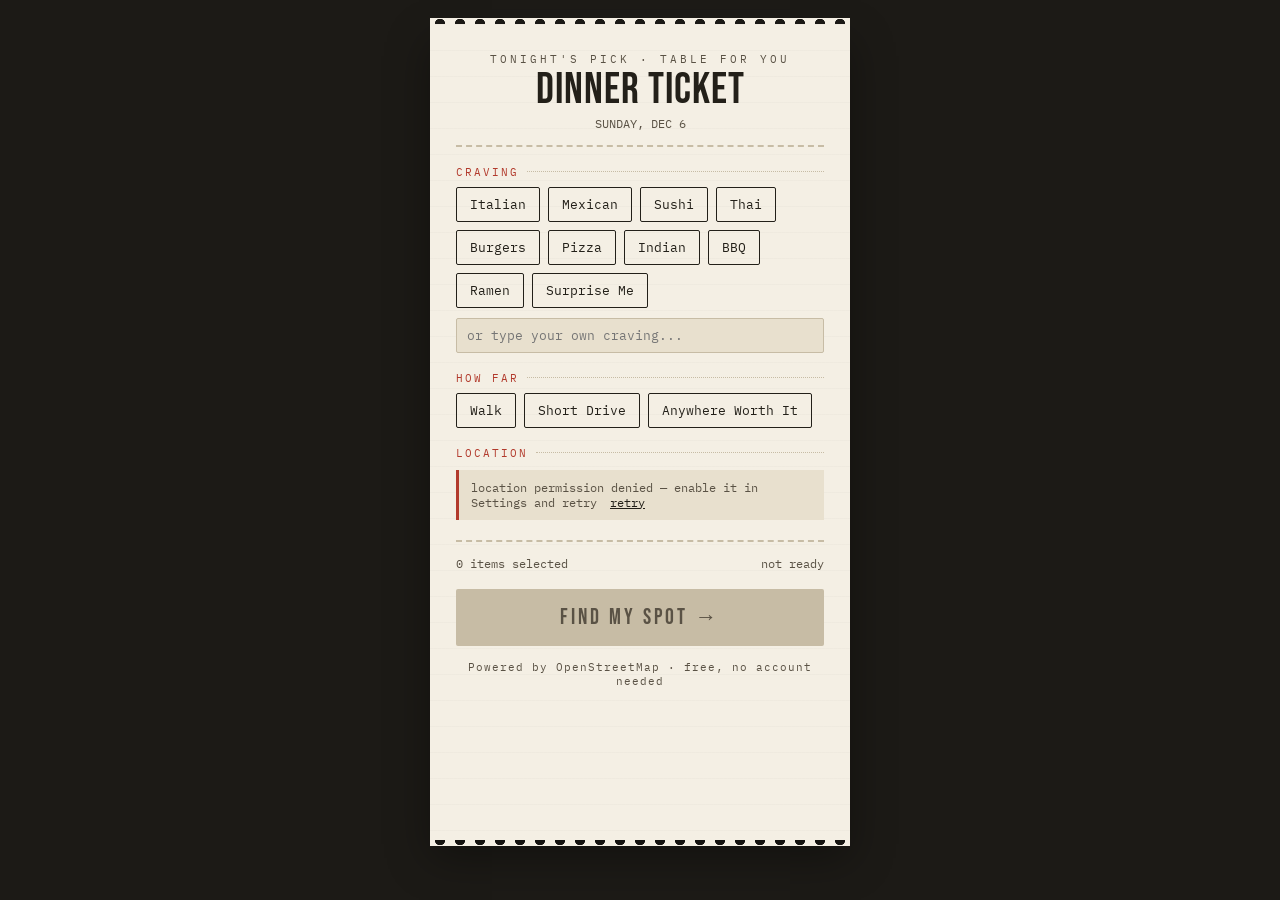
==== index.html @ 324a0192 "Add files via upload" ====
<!DOCTYPE html>
<html lang="en">
<head>
<meta charset="UTF-8">
<meta name="viewport" content="width=device-width, initial-scale=1, viewport-fit=cover">
<meta http-equiv="Cache-Control" content="no-cache, no-store, must-revalidate">
<meta http-equiv="Pragma" content="no-cache">
<meta http-equiv="Expires" content="0">
<title>Dinner Ticket</title>
<style>
@import url('https://fonts.googleapis.com/css2?family=Bebas+Neue&family=IBM+Plex+Mono:wght@400;500;600&family=Inter:wght@400;500;600&display=swap');

:root{
  --paper: #F4EFE4;
  --paper-dark: #E8E0CE;
  --ink: #232019;
  --ink-soft: #5A5245;
  --stamp-red: #B23A2C;
  --ready-green: #4A7856;
  --line: #C7BCA5;
}

*{ box-sizing: border-box; }

body{
  margin:0;
  background: #1c1a16;
  font-family: 'Inter', sans-serif;
  color: var(--ink);
  display:flex;
  justify-content:center;
  padding: 24px 12px 60px;
  min-height: 100vh;
}

.ticket{
  width: 100%;
  max-width: 420px;
  background: var(--paper);
  position: relative;
  padding: 28px 26px 30px;
  box-shadow: 0 18px 40px rgba(0,0,0,0.35);
  background-image:
    repeating-linear-gradient(180deg, rgba(35,32,25,0.025) 0px, rgba(35,32,25,0.025) 1px, transparent 1px, transparent 26px);
}

.perf{
  position:absolute;
  left:0; right:0;
  height:12px;
  background:
    radial-gradient(circle, transparent 5px, var(--paper) 5.5px) 0 50% / 20px 20px repeat-x;
}
.perf.top{ top:-6px; }
.perf.bottom{ bottom:-6px; transform: rotate(180deg); }

.header{
  text-align:center;
  border-bottom: 2px dashed var(--line);
  padding-bottom: 14px;
  margin-bottom: 16px;
}
.eyebrow{
  font-family:'IBM Plex Mono', monospace;
  font-size: 11px;
  letter-spacing: 3px;
  color: var(--ink-soft);
  margin-bottom: 4px;
}
.title{
  font-family: 'Bebas Neue', sans-serif;
  font-size: 44px;
  line-height: 0.9;
  letter-spacing: 1px;
  margin: 2px 0 6px;
}
.subtitle{
  font-family:'IBM Plex Mono', monospace;
  font-size: 11.5px;
  color: var(--ink-soft);
}

.section-label{
  font-family:'IBM Plex Mono', monospace;
  font-size: 11px;
  letter-spacing: 2px;
  color: var(--stamp-red);
  margin: 18px 0 8px;
  display:flex;
  align-items:center;
  gap:8px;
}
.section-label::after{
  content:'';
  flex:1;
  border-bottom: 1px dotted var(--line);
}

.chip-grid{
  display:flex;
  flex-wrap:wrap;
  gap: 8px;
}
.chip{
  font-family:'IBM Plex Mono', monospace;
  font-size: 13px;
  padding: 8px 13px;
  border: 1.5px solid var(--ink);
  background: transparent;
  color: var(--ink);
  cursor:pointer;
  transition: all 0.15s ease;
  border-radius: 2px;
}
.chip:hover{ background: rgba(35,32,25,0.06); }
.chip.selected{
  background: var(--ink);
  color: var(--paper);
}

.custom-row{
  display:flex;
  gap:8px;
  margin-top:10px;
}
.custom-row input{
  flex:1;
  font-family:'IBM Plex Mono', monospace;
  font-size: 13px;
  padding: 8px 10px;
  border: 1.5px solid var(--line);
  background: var(--paper-dark);
  color: var(--ink);
  border-radius:2px;
}
.custom-row input:focus{ outline: none; border-color: var(--ink); }

.loc-row{
  font-family:'IBM Plex Mono', monospace;
  font-size: 12px;
  color: var(--ink-soft);
  margin-top: 10px;
  padding: 10px 12px;
  background: var(--paper-dark);
  border-left: 3px solid var(--ready-green);
  min-height: 16px;
}
.loc-row.pending{ border-left-color: var(--stamp-red); }
.loc-row button{
  background:none;
  border:none;
  text-decoration: underline;
  font-family: inherit;
  font-size: inherit;
  color: var(--ink);
  cursor:pointer;
  padding:0;
  margin-left: 6px;
}

.totals{
  border-top: 2px dashed var(--line);
  margin-top: 20px;
  padding-top: 14px;
  font-family:'IBM Plex Mono', monospace;
  font-size: 12px;
  color: var(--ink-soft);
  display:flex;
  justify-content: space-between;
}

.send-btn{
  width:100%;
  margin-top: 18px;
  padding: 15px;
  background: var(--stamp-red);
  color: var(--paper);
  border: none;
  font-family: 'Bebas Neue', sans-serif;
  font-size: 22px;
  letter-spacing: 3px;
  cursor: pointer;
  border-radius: 2px;
  transform: rotate(-0.4deg);
  transition: transform 0.15s ease, background 0.15s ease;
}
.send-btn:hover{ transform: rotate(0deg) scale(1.01); background: #9A3125; }
.send-btn:disabled{ background: var(--line); color: var(--ink-soft); cursor: not-allowed; transform:none; }

.foot-note{
  text-align:center;
  font-family:'IBM Plex Mono', monospace;
  font-size: 10.5px;
  color: var(--ink-soft);
  margin-top: 14px;
  letter-spacing: 1px;
}

.results{
  margin-top: 18px;
}
.result-card{
  border: 1.5px solid var(--ink);
  padding: 12px 14px;
  margin-bottom: 10px;
  background: var(--paper-dark);
  position: relative;
}
.result-card.pick{
  border-color: var(--ready-green);
  border-width: 2px;
}
.pick-flag{
  font-family:'IBM Plex Mono', monospace;
  font-size: 10px;
  letter-spacing: 2px;
  color: var(--ready-green);
  margin-bottom: 4px;
  font-weight: 600;
}
.result-name{
  font-family: 'Bebas Neue', sans-serif;
  font-size: 20px;
  letter-spacing: 0.5px;
  margin-bottom: 2px;
}
.result-meta{
  font-family:'IBM Plex Mono', monospace;
  font-size: 11.5px;
  color: var(--ink-soft);
  line-height: 1.5;
}
.result-link{
  display:inline-block;
  margin-top: 6px;
  margin-right: 12px;
  font-family:'IBM Plex Mono', monospace;
  font-size: 11.5px;
  color: var(--stamp-red);
  text-decoration: none;
  border-bottom: 1px solid var(--stamp-red);
}

.status-msg{
  font-family:'IBM Plex Mono', monospace;
  font-size: 12px;
  color: var(--ink-soft);
  text-align: center;
  margin-top: 14px;
  padding: 10px;
}
.status-msg.error{
  color: var(--stamp-red);
  border: 1px dashed var(--stamp-red);
}
</style>
</head>
<body>

<div class="ticket" id="ticket">
  <div class="perf top"></div>

  <div class="header">
    <div class="eyebrow">TONIGHT'S PICK · TABLE FOR YOU</div>
    <div class="title">DINNER TICKET</div>
    <div class="subtitle" id="dateline"></div>
  </div>

  <div class="section-label">CRAVING</div>
  <div class="chip-grid" id="cuisineGrid">
    <button type="button" class="chip" data-val="italian">Italian</button>
    <button type="button" class="chip" data-val="mexican">Mexican</button>
    <button type="button" class="chip" data-val="sushi">Sushi</button>
    <button type="button" class="chip" data-val="thai">Thai</button>
    <button type="button" class="chip" data-val="burger">Burgers</button>
    <button type="button" class="chip" data-val="pizza">Pizza</button>
    <button type="button" class="chip" data-val="indian">Indian</button>
    <button type="button" class="chip" data-val="bbq">BBQ</button>
    <button type="button" class="chip" data-val="ramen">Ramen</button>
    <button type="button" class="chip" data-val="">Surprise Me</button>
  </div>
  <div class="custom-row">
    <input type="text" id="customCuisine" placeholder="or type your own craving...">
  </div>

  <div class="section-label">HOW FAR</div>
  <div class="chip-grid" id="distGrid">
    <button type="button" class="chip" data-val="1200">Walk</button>
    <button type="button" class="chip" data-val="8000">Short Drive</button>
    <button type="button" class="chip" data-val="20000">Anywhere Worth It</button>
  </div>

  <div class="section-label">LOCATION</div>
  <div class="loc-row pending" id="locStatus">
    finding your table... <button id="retryLoc">retry</button>
  </div>

  <div class="totals">
    <span id="itemCount">0 items selected</span>
    <span id="readyState">not ready</span>
  </div>

  <button type="button" class="send-btn" id="sendBtn" disabled>FIND MY SPOT →</button>

  <div id="resultsArea"></div>

  <div class="foot-note">Powered by OpenStreetMap · free, no account needed</div>
  <div class="perf bottom"></div>
</div>

<script>
let selectedCuisine = null;   // '' means "surprise me" (no filter)
let cuisineChosen = false;    // whether a chip/custom value was actively picked
let selectedRadius = null;
let coords = null;

const dateline = document.getElementById('dateline');
dateline.textContent = new Date().toLocaleDateString('en-US', { weekday:'long', month:'short', day:'numeric' }).toUpperCase();

function setupChips(gridId, onSelect){
  const grid = document.getElementById(gridId);
  grid.querySelectorAll('.chip').forEach(chip=>{
    chip.addEventListener('click', ()=>{
      grid.querySelectorAll('.chip').forEach(c=>c.classList.remove('selected'));
      chip.classList.add('selected');
      onSelect(chip.dataset.val);
    });
  });
}

setupChips('cuisineGrid', (val)=>{
  selectedCuisine = val;
  cuisineChosen = true;
  document.getElementById('customCuisine').value = '';
  updateState();
});

setupChips('distGrid', (val)=>{
  selectedRadius = parseInt(val, 10);
  updateState();
});

document.getElementById('customCuisine').addEventListener('input', (e)=>{
  if(e.target.value.trim()){
    document.querySelectorAll('#cuisineGrid .chip').forEach(c=>c.classList.remove('selected'));
    selectedCuisine = e.target.value.trim().toLowerCase();
    cuisineChosen = true;
  } else {
    cuisineChosen = false;
  }
  updateState();
});

function updateState(){
  const count = (cuisineChosen?1:0) + (selectedRadius?1:0);
  document.getElementById('itemCount').textContent = count + ' item' + (count===1?'':'s') + ' selected';
  const ready = cuisineChosen && selectedRadius && coords;
  document.getElementById('readyState').textContent = ready ? 'ready to fire' : 'not ready';
  document.getElementById('sendBtn').disabled = !ready;
}

function locateUser(){
  const locStatus = document.getElementById('locStatus');
  locStatus.classList.add('pending');
  locStatus.innerHTML = 'finding your table... <button id="retryLoc">retry</button>';
  document.getElementById('retryLoc').addEventListener('click', locateUser);

  if(!navigator.geolocation){
    locStatus.innerHTML = 'geolocation not supported on this browser <button id="retryLoc">retry</button>';
    document.getElementById('retryLoc').addEventListener('click', locateUser);
    return;
  }
  navigator.geolocation.getCurrentPosition(
    (pos)=>{
      coords = { lat: pos.coords.latitude, lng: pos.coords.longitude };
      locStatus.classList.remove('pending');
      locStatus.innerHTML = `table located ✓ (${coords.lat.toFixed(3)}, ${coords.lng.toFixed(3)}) <button id="retryLoc">refresh</button>`;
      document.getElementById('retryLoc').addEventListener('click', locateUser);
      updateState();
    },
    (err)=>{
      locStatus.innerHTML = 'location permission denied — enable it in Settings and retry <button id="retryLoc">retry</button>';
      document.getElementById('retryLoc').addEventListener('click', locateUser);
    }
  );
}
locateUser();

function haversine(lat1, lng1, lat2, lng2){
  const R = 6371000;
  const toRad = d => d * Math.PI / 180;
  const dLat = toRad(lat2-lat1);
  const dLng = toRad(lng2-lng1);
  const a = Math.sin(dLat/2)**2 + Math.cos(toRad(lat1))*Math.cos(toRad(lat2))*Math.sin(dLng/2)**2;
  return R * 2 * Math.atan2(Math.sqrt(a), Math.sqrt(1-a));
}

function buildAddress(tags){
  const parts = [];
  if(tags['addr:housenumber'] && tags['addr:street']) parts.push(`${tags['addr:housenumber']} ${tags['addr:street']}`);
  else if(tags['addr:street']) parts.push(tags['addr:street']);
  if(tags['addr:city']) parts.push(tags['addr:city']);
  return parts.join(', ');
}

async function searchRestaurants(){
  const resultsArea = document.getElementById('resultsArea');
  const btn = document.getElementById('sendBtn');

  btn.disabled = true;
  btn.textContent = 'SEARCHING...';
  resultsArea.innerHTML = `<div class="status-msg">looking around nearby spots...</div>`;

  const query = `
    [out:json][timeout:25];
    (
      node["amenity"="restaurant"](around:${selectedRadius},${coords.lat},${coords.lng});
    );
    out center 60;
  `;

  try{
    const response = await fetch('https://overpass-api.de/api/interpreter', {
      method: 'POST',
      headers: { 'Content-Type': 'text/plain' },
      body: query
    });

    if(!response.ok){
      throw new Error(`Overpass returned status ${response.status}`);
    }

    const data = await response.json();
    let places = (data.elements || []).filter(p => p.tags && p.tags.name);

    const chainBlocklist = [
      'mcdonald', 'burger king', 'wendy', 'taco bell', 'kfc', 'popeyes',
      'chick-fil-a', 'chickfila', 'subway', 'domino', 'pizza hut', 'papa john',
      'arby', 'sonic drive', 'jack in the box', 'dairy queen', 'chipotle',
      'panda express', 'panera', 'five guys', 'in-n-out', 'in n out',
      'whataburger', 'culver', 'hardee', 'carl' + String.fromCharCode(39) + 's jr', 'jimmy john',
      'little caesars', 'white castle', 'del taco', 'raising cane',
      'zaxby', 'bojangles', 'checkers', 'rally' + String.fromCharCode(39) + 's', 'long john silver'
    ];
    places = places.filter(p=>{
      const name = (p.tags.name || '').toLowerCase();
      return !chainBlocklist.some(chain => name.includes(chain));
    });

    places.forEach(p=>{
      p._dist = haversine(coords.lat, coords.lng, p.lat, p.lon);
    });

    if(selectedCuisine){
      const needle = selectedCuisine.toLowerCase();
      places = places.filter(p=>{
        const cuisine = (p.tags.cuisine || '').toLowerCase();
        const name = (p.tags.name || '').toLowerCase();
        return cuisine.includes(needle) || name.includes(needle);
      });
    }

    if(selectedCuisine && places.length === 0){
      resultsArea.innerHTML = `<div class="status-msg">no ${selectedCuisine} spots tagged nearby in OpenStreetMap's data — try "Anywhere Worth It" for distance, or a different craving. (Rural/small-town areas often have sparser cuisine tagging.)</div>`;
      btn.disabled = false;
      btn.textContent = 'FIND MY SPOT →';
      return;
    }

    places.sort((a,b)=> a._dist - b._dist);
    places = places.slice(0, 8);

    if(places.length === 0){
      resultsArea.innerHTML = `<div class="status-msg">no spots found nearby — try widening the distance or a different craving</div>`;
      btn.disabled = false;
      btn.textContent = 'FIND MY SPOT →';
      return;
    }

    const pick = places[0];

    resultsArea.innerHTML = `<div class="section-label" style="margin-top:20px;">TONIGHT'S OPTIONS</div><div class="results" id="resultsList"></div>`;
    const list = document.getElementById('resultsList');

    places.forEach(place=>{
      const isPick = place === pick;
      const tags = place.tags;
      const distMiles = (place._dist / 1609.34).toFixed(1);
      const address = buildAddress(tags);
      const cuisine = tags.cuisine ? tags.cuisine.replace(/_/g,' ') : '';
      const appleMapsUrl = `https://maps.apple.com/?ll=${place.lat},${place.lon}&q=${encodeURIComponent(tags.name)}`;
      const osmUrl = `https://www.openstreetmap.org/?mlat=${place.lat}&mlon=${place.lon}#map=19/${place.lat}/${place.lon}`;

      const card = document.createElement('div');
      card.className = 'result-card' + (isPick ? ' pick' : '');
      card.innerHTML = `
        ${isPick ? `<div class="pick-flag">★ TONIGHT'S PICK — closest match</div>` : ''}
        <div class="result-name">${tags.name}</div>
        <div class="result-meta">
          ${distMiles} mi away
          ${cuisine ? ' · ' + cuisine : ''}<br>
          ${address || 'address not mapped'}
          ${tags.phone ? '<br>' + tags.phone : ''}
        </div>
        <a class="result-link" href="${appleMapsUrl}" target="_blank">open in Apple Maps →</a>
        <a class="result-link" href="${osmUrl}" target="_blank">view on map →</a>
      `;
      list.appendChild(card);
    });

  } catch(err){
    resultsArea.innerHTML = `<div class="status-msg error">Search failed: ${err.message}. The free OpenStreetMap server may be busy — try again in a moment.</div>`;
  }

  btn.disabled = false;
  btn.textContent = 'FIND ANOTHER SPOT →';
}

document.getElementById('sendBtn').addEventListener('click', searchRestaurants);
</script>

</body>
</html>
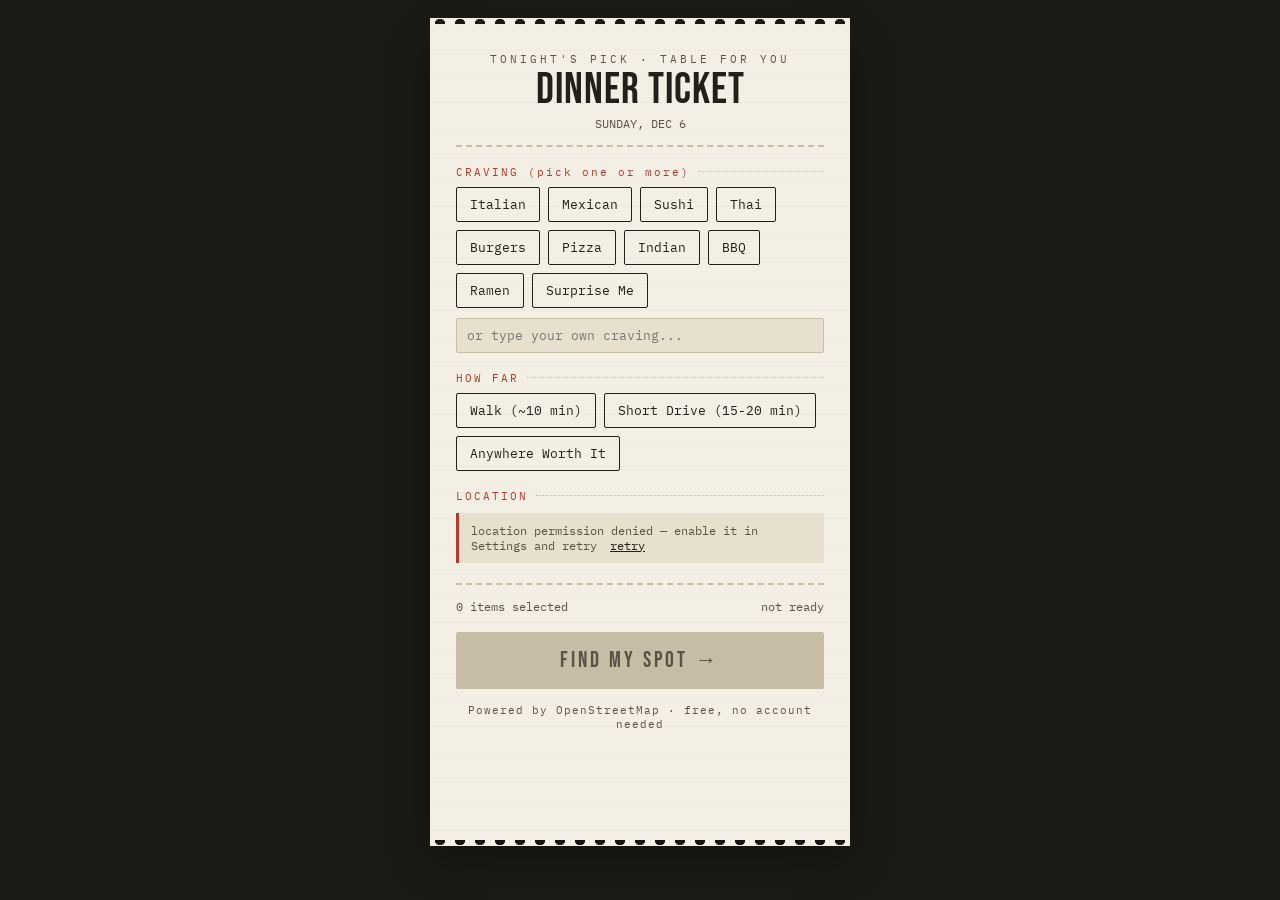
==== commit 100ca53f: "Add files via upload" ====
--- a/index.html
+++ b/index.html
@@ -266,7 +266,7 @@
     <div class="subtitle" id="dateline"></div>
   </div>
 
-  <div class="section-label">CRAVING</div>
+  <div class="section-label">CRAVING (pick one or more)</div>
   <div class="chip-grid" id="cuisineGrid">
     <button type="button" class="chip" data-val="italian">Italian</button>
     <button type="button" class="chip" data-val="mexican">Mexican</button>
@@ -285,8 +285,8 @@
 
   <div class="section-label">HOW FAR</div>
   <div class="chip-grid" id="distGrid">
-    <button type="button" class="chip" data-val="1200">Walk</button>
-    <button type="button" class="chip" data-val="8000">Short Drive</button>
+    <button type="button" class="chip" data-val="850">Walk (~10 min)</button>
+    <button type="button" class="chip" data-val="13000">Short Drive (15-20 min)</button>
     <button type="button" class="chip" data-val="20000">Anywhere Worth It</button>
   </div>
 
@@ -309,14 +309,59 @@
 </div>
 
 <script>
-let selectedCuisine = null;   // '' means "surprise me" (no filter)
-let cuisineChosen = false;    // whether a chip/custom value was actively picked
+let selectedCuisines = new Set();  // multi-select cravings
+let surpriseMode = false;
+let customCuisineVal = '';
 let selectedRadius = null;
 let coords = null;
+let currentPlaces = [];
+let currentWheelRotation = 0;
 
 const dateline = document.getElementById('dateline');
 dateline.textContent = new Date().toLocaleDateString('en-US', { weekday:'long', month:'short', day:'numeric' }).toUpperCase();
 
+// --- Craving grid: multi-select, with "Surprise Me" acting as an exclusive "clear filters" choice ---
+const cuisineGrid = document.getElementById('cuisineGrid');
+cuisineGrid.querySelectorAll('.chip').forEach(chip=>{
+  chip.addEventListener('click', ()=>{
+    const val = chip.dataset.val;
+
+    if(val === ''){ // Surprise Me — exclusive, clears everything else
+      surpriseMode = !surpriseMode;
+      if(surpriseMode){
+        selectedCuisines.clear();
+        cuisineGrid.querySelectorAll('.chip').forEach(c=>c.classList.remove('selected'));
+        chip.classList.add('selected');
+        document.getElementById('customCuisine').value = '';
+        customCuisineVal = '';
+      } else {
+        chip.classList.remove('selected');
+      }
+    } else {
+      surpriseMode = false;
+      cuisineGrid.querySelector('.chip[data-val=""]').classList.remove('selected');
+      if(selectedCuisines.has(val)){
+        selectedCuisines.delete(val);
+        chip.classList.remove('selected');
+      } else {
+        selectedCuisines.add(val);
+        chip.classList.add('selected');
+      }
+    }
+    updateState();
+  });
+});
+
+document.getElementById('customCuisine').addEventListener('input', (e)=>{
+  customCuisineVal = e.target.value.trim().toLowerCase();
+  if(customCuisineVal){
+    surpriseMode = false;
+    cuisineGrid.querySelector('.chip[data-val=""]').classList.remove('selected');
+  }
+  updateState();
+});
+
+// --- Distance grid: single-select, unchanged ---
 function setupChips(gridId, onSelect){
   const grid = document.getElementById(gridId);
   grid.querySelectorAll('.chip').forEach(chip=>{
@@ -328,33 +373,24 @@
   });
 }
 
-setupChips('cuisineGrid', (val)=>{
-  selectedCuisine = val;
-  cuisineChosen = true;
-  document.getElementById('customCuisine').value = '';
-  updateState();
-});
-
 setupChips('distGrid', (val)=>{
   selectedRadius = parseInt(val, 10);
   updateState();
 });
 
-document.getElementById('customCuisine').addEventListener('input', (e)=>{
-  if(e.target.value.trim()){
-    document.querySelectorAll('#cuisineGrid .chip').forEach(c=>c.classList.remove('selected'));
-    selectedCuisine = e.target.value.trim().toLowerCase();
-    cuisineChosen = true;
-  } else {
-    cuisineChosen = false;
-  }
-  updateState();
-});
+function getActiveCravings(){
+  // returns array of craving strings to match, or [] meaning "no filter" (surprise me / nothing picked)
+  const list = [...selectedCuisines];
+  if(customCuisineVal) list.push(customCuisineVal);
+  return list;
+}
 
 function updateState(){
-  const count = (cuisineChosen?1:0) + (selectedRadius?1:0);
+  const cravingCount = surpriseMode ? 1 : getActiveCravings().length;
+  const count = cravingCount + (selectedRadius?1:0);
   document.getElementById('itemCount').textContent = count + ' item' + (count===1?'':'s') + ' selected';
-  const ready = cuisineChosen && selectedRadius && coords;
+  const cuisineReady = surpriseMode || getActiveCravings().length > 0;
+  const ready = cuisineReady && selectedRadius && coords;
   document.getElementById('readyState').textContent = ready ? 'ready to fire' : 'not ready';
   document.getElementById('sendBtn').disabled = !ready;
 }
@@ -451,17 +487,17 @@
       p._dist = haversine(coords.lat, coords.lng, p.lat, p.lon);
     });
 
-    if(selectedCuisine){
-      const needle = selectedCuisine.toLowerCase();
+    const activeCravings = getActiveCravings();
+    if(!surpriseMode && activeCravings.length > 0){
       places = places.filter(p=>{
         const cuisine = (p.tags.cuisine || '').toLowerCase();
         const name = (p.tags.name || '').toLowerCase();
-        return cuisine.includes(needle) || name.includes(needle);
+        return activeCravings.some(needle => cuisine.includes(needle) || name.includes(needle));
       });
     }
 
-    if(selectedCuisine && places.length === 0){
-      resultsArea.innerHTML = `<div class="status-msg">no ${selectedCuisine} spots tagged nearby in OpenStreetMap's data — try "Anywhere Worth It" for distance, or a different craving. (Rural/small-town areas often have sparser cuisine tagging.)</div>`;
+    if(!surpriseMode && activeCravings.length > 0 && places.length === 0){
+      resultsArea.innerHTML = `<div class="status-msg">no ${activeCravings.join(' / ')} spots tagged nearby in OpenStreetMap's data — try "Anywhere Worth It" for distance, or a different craving. (Rural/small-town areas often have sparser cuisine tagging.)</div>`;
       btn.disabled = false;
       btn.textContent = 'FIND MY SPOT →';
       return;
@@ -478,11 +514,18 @@
     }
 
     const pick = places[0];
-
-    resultsArea.innerHTML = `<div class="section-label" style="margin-top:20px;">TONIGHT'S OPTIONS</div><div class="results" id="resultsList"></div>`;
+    currentPlaces = places;
+
+    resultsArea.innerHTML = `
+      <div class="section-label" style="margin-top:20px;">TONIGHT'S OPTIONS</div>
+      <div class="results" id="resultsList"></div>
+      <button type="button" class="send-btn" id="spinBtn" style="background:var(--ready-green); margin-top:8px;">🎡 SPIN FOR RANDOM PICK</button>
+      <div id="wheelArea" style="margin-top:16px; display:flex; justify-content:center;"></div>
+      <div class="status-msg" id="spinResult" style="display:none;"></div>
+    `;
     const list = document.getElementById('resultsList');
 
-    places.forEach(place=>{
+    places.forEach((place, i)=>{
       const isPick = place === pick;
       const tags = place.tags;
       const distMiles = (place._dist / 1609.34).toFixed(1);
@@ -493,9 +536,10 @@
 
       const card = document.createElement('div');
       card.className = 'result-card' + (isPick ? ' pick' : '');
+      card.id = `card-${i}`;
       card.innerHTML = `
-        ${isPick ? `<div class="pick-flag">★ TONIGHT'S PICK — closest match</div>` : ''}
-        <div class="result-name">${tags.name}</div>
+        <div class="pick-flag" style="display:${isPick ? 'block' : 'none'};">★ TONIGHT'S PICK</div>
+        <div class="result-name">#${i+1} ${tags.name}</div>
         <div class="result-meta">
           ${distMiles} mi away
           ${cuisine ? ' · ' + cuisine : ''}<br>
@@ -508,6 +552,9 @@
       list.appendChild(card);
     });
 
+    buildWheel(places.length);
+    document.getElementById('spinBtn').addEventListener('click', spinWheel);
+
   } catch(err){
     resultsArea.innerHTML = `<div class="status-msg error">Search failed: ${err.message}. The free OpenStreetMap server may be busy — try again in a moment.</div>`;
   }
@@ -517,6 +564,96 @@
 }
 
 document.getElementById('sendBtn').addEventListener('click', searchRestaurants);
+
+function polarToCartesian(cx, cy, r, angleDeg){
+  const a = (angleDeg - 90) * Math.PI / 180;
+  return { x: cx + r * Math.cos(a), y: cy + r * Math.sin(a) };
+}
+
+function describeSlice(cx, cy, r, startAngle, endAngle){
+  const start = polarToCartesian(cx, cy, r, endAngle);
+  const end = polarToCartesian(cx, cy, r, startAngle);
+  const largeArc = (endAngle - startAngle) <= 180 ? '0' : '1';
+  return `M ${cx} ${cy} L ${start.x} ${start.y} A ${r} ${r} 0 ${largeArc} 0 ${end.x} ${end.y} Z`;
+}
+
+const wheelColors = ['#B23A2C', '#4A7856', '#8B6F47', '#5A5245', '#C9873E', '#6E7F5C'];
+
+function buildWheel(n){
+  const wheelArea = document.getElementById('wheelArea');
+  const size = 260;
+  const cx = size/2, cy = size/2, r = size/2 - 6;
+  const segAngle = 360 / n;
+
+  let slicesHtml = '';
+  for(let i=0; i<n; i++){
+    const startAngle = i * segAngle;
+    const endAngle = (i+1) * segAngle;
+    const midAngle = startAngle + segAngle/2;
+    const labelPos = polarToCartesian(cx, cy, r*0.62, midAngle);
+    const color = wheelColors[i % wheelColors.length];
+    slicesHtml += `<path d="${describeSlice(cx, cy, r, startAngle, endAngle)}" fill="${color}" stroke="var(--paper)" stroke-width="2"/>`;
+    slicesHtml += `<text x="${labelPos.x}" y="${labelPos.y}" fill="var(--paper)" font-family="IBM Plex Mono, monospace" font-size="18" font-weight="600" text-anchor="middle" dominant-baseline="middle">${i+1}</text>`;
+  }
+
+  wheelArea.innerHTML = `
+    <div style="position:relative; width:${size}px;">
+      <div style="position:absolute; top:-4px; left:50%; transform:translateX(-50%); width:0; height:0; border-left:12px solid transparent; border-right:12px solid transparent; border-top:18px solid var(--stamp-red); z-index:2;"></div>
+      <svg id="wheelSvg" width="${size}" height="${size}" viewBox="0 0 ${size} ${size}" style="transition: transform 3.2s cubic-bezier(0.15, 0.7, 0.1, 1); transform: rotate(${currentWheelRotation}deg); display:block;">
+        ${slicesHtml}
+      </svg>
+    </div>
+  `;
+}
+
+function spinWheel(){
+  const n = currentPlaces.length;
+  if(n === 0) return;
+
+  const spinBtn = document.getElementById('spinBtn');
+  const spinResult = document.getElementById('spinResult');
+  spinBtn.disabled = true;
+  spinBtn.textContent = 'SPINNING...';
+  spinResult.style.display = 'none';
+
+  const segAngle = 360 / n;
+  const chosenIndex = Math.floor(Math.random() * n);
+  const segmentCenter = chosenIndex * segAngle + segAngle/2;
+
+  // small random jitter within the segment so it doesn't always land dead-center
+  const jitter = (Math.random() - 0.5) * (segAngle * 0.5);
+  const targetWithinSpin = (360 - segmentCenter - jitter + 360) % 360;
+
+  const extraSpins = 5 + Math.floor(Math.random()*2); // 5-6 full spins
+  const currentMod = ((currentWheelRotation % 360) + 360) % 360;
+  const delta = ((targetWithinSpin - currentMod) + 360) % 360;
+  currentWheelRotation += extraSpins * 360 + delta;
+
+  const svg = document.getElementById('wheelSvg');
+  svg.style.transform = `rotate(${currentWheelRotation}deg)`;
+
+  setTimeout(()=>{
+    // clear all pick flags, set the chosen one
+    currentPlaces.forEach((p, i)=>{
+      const card = document.getElementById(`card-${i}`);
+      if(!card) return;
+      const flag = card.querySelector('.pick-flag');
+      if(i === chosenIndex){
+        card.classList.add('pick');
+        flag.style.display = 'block';
+        flag.textContent = '★ THE WHEEL HAS SPOKEN';
+        card.scrollIntoView({ behavior: 'smooth', block: 'center' });
+      } else {
+        card.classList.remove('pick');
+        flag.style.display = 'none';
+      }
+    });
+    spinResult.style.display = 'block';
+    spinResult.textContent = `🎡 landed on #${chosenIndex+1}: ${currentPlaces[chosenIndex].tags.name}`;
+    spinBtn.disabled = false;
+    spinBtn.textContent = '🎡 SPIN AGAIN';
+  }, 3300);
+}
 </script>
 
 </body>
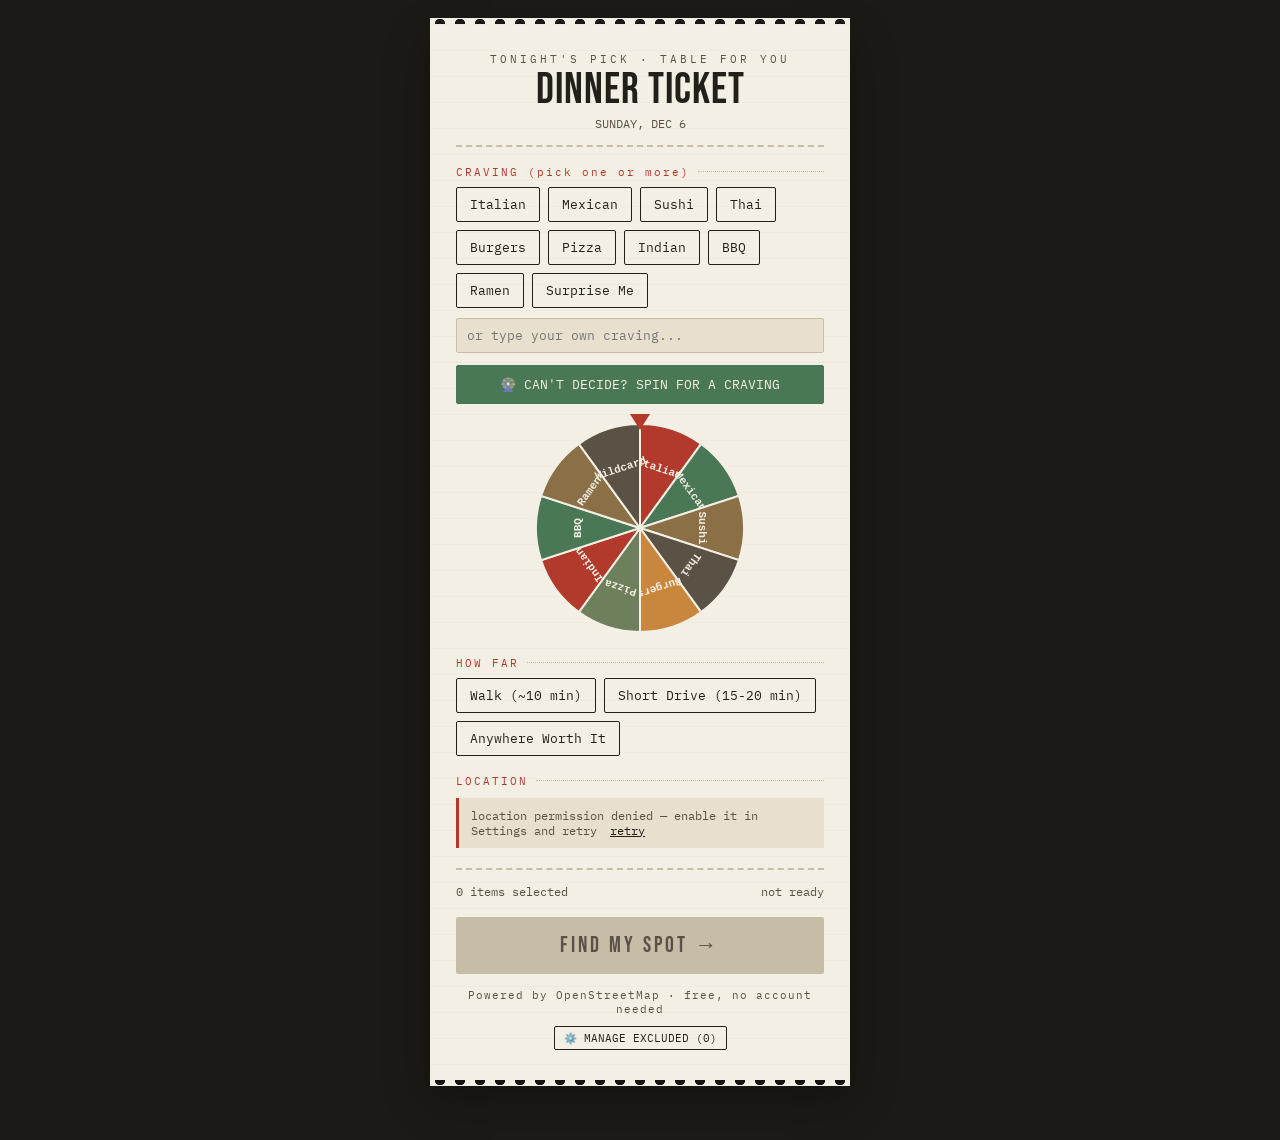
==== commit 5d595255: "Add files via upload" ====
--- a/index.html
+++ b/index.html
@@ -253,6 +253,60 @@
   color: var(--stamp-red);
   border: 1px dashed var(--stamp-red);
 }
+
+.small-btn{
+  font-family:'IBM Plex Mono', monospace;
+  font-size: 10.5px;
+  padding: 4px 9px;
+  border: 1px solid var(--ink);
+  background: transparent;
+  color: var(--ink);
+  cursor: pointer;
+  border-radius: 2px;
+  white-space: nowrap;
+}
+.small-btn.active{ background: var(--ink); color: var(--paper); }
+
+.exclude-btn{
+  margin-top: 8px;
+  font-family:'IBM Plex Mono', monospace;
+  font-size: 10.5px;
+  color: var(--ink-soft);
+  background: none;
+  border: 1px dashed var(--line);
+  padding: 4px 9px;
+  cursor: pointer;
+  border-radius: 2px;
+  display: inline-block;
+}
+.exclude-btn:hover{ border-color: var(--stamp-red); color: var(--stamp-red); }
+
+.manage-panel{
+  margin-top: 10px;
+  padding: 10px 12px;
+  background: var(--paper-dark);
+  border: 1px dashed var(--line);
+  font-family:'IBM Plex Mono', monospace;
+  font-size: 11px;
+  color: var(--ink-soft);
+}
+.manage-panel button{
+  font-family: inherit;
+  font-size: inherit;
+  background: none;
+  border: none;
+  text-decoration: underline;
+  cursor: pointer;
+  color: var(--stamp-red);
+}
+.manage-row{
+  display:flex;
+  justify-content:space-between;
+  align-items:center;
+  padding: 4px 0;
+  border-bottom: 1px dotted var(--line);
+}
+.manage-row:last-child{ border-bottom: none; }
 </style>
 </head>
 <body>
@@ -283,6 +337,12 @@
     <input type="text" id="customCuisine" placeholder="or type your own craving...">
   </div>
 
+  <div style="text-align:center; margin-top:12px;">
+    <button type="button" class="chip" id="cravingSpinBtn" style="width:100%; background:var(--ready-green); color:var(--paper); border-color:var(--ready-green); padding:10px;">🎡 CAN'T DECIDE? SPIN FOR A CRAVING</button>
+    <div id="cravingWheelArea" style="margin-top:14px; display:flex; justify-content:center;"></div>
+    <div class="status-msg" id="cravingWheelResult" style="display:none;"></div>
+  </div>
+
   <div class="section-label">HOW FAR</div>
   <div class="chip-grid" id="distGrid">
     <button type="button" class="chip" data-val="850">Walk (~10 min)</button>
@@ -305,32 +365,84 @@
   <div id="resultsArea"></div>
 
   <div class="foot-note">Powered by OpenStreetMap · free, no account needed</div>
+  <div style="text-align:center; margin-top:10px;">
+    <button type="button" class="small-btn" id="manageExcludedBtn">⚙️ MANAGE EXCLUDED (0)</button>
+  </div>
+  <div id="excludedPanel" class="manage-panel" style="display:none;"></div>
   <div class="perf bottom"></div>
 </div>
 
 <script>
-let selectedCuisines = new Set();  // multi-select cravings
+// ============================================================
+// STATE
+// ============================================================
+let selectedCuisines = new Set();
 let surpriseMode = false;
 let customCuisineVal = '';
 let selectedRadius = null;
 let coords = null;
 let currentPlaces = [];
+let currentPick = null;
+let currentSortMode = 'distance';
 let currentWheelRotation = 0;
-
+let cravingWheelRotation = 0;
+const wheelColors = ['#B23A2C', '#4A7856', '#8B6F47', '#5A5245', '#C9873E', '#6E7F5C'];
+
+const RADIUS_TIERS = [850, 13000, 20000];
+const RADIUS_LABELS = { 850: 'walking distance', 13000: 'a short drive', 20000: 'the widest search radius' };
+
+const STORAGE_STATE_KEY = 'dinnerTicket_state_v1';
+const STORAGE_EXCLUDED_KEY = 'dinnerTicket_excluded_v1';
+
+let excludedMap = new Map(); // id -> name
+try {
+  const rawExcluded = localStorage.getItem(STORAGE_EXCLUDED_KEY);
+  if (rawExcluded) {
+    JSON.parse(rawExcluded).forEach(item => excludedMap.set(item.id, item.name));
+  }
+} catch (e) { /* localStorage unavailable, proceed without persistence */ }
+
+function saveExcluded(){
+  try {
+    const arr = [...excludedMap.entries()].map(([id, name]) => ({ id, name }));
+    localStorage.setItem(STORAGE_EXCLUDED_KEY, JSON.stringify(arr));
+  } catch (e) { /* ignore */ }
+}
+
+function saveState(){
+  try {
+    localStorage.setItem(STORAGE_STATE_KEY, JSON.stringify({
+      cuisines: [...selectedCuisines],
+      surpriseMode,
+      customCuisineVal,
+      radius: selectedRadius
+    }));
+  } catch (e) { /* ignore */ }
+}
+
+function describeRadius(r){
+  return RADIUS_LABELS[r] || ((r / 1000).toFixed(1) + 'km');
+}
+
+// ============================================================
+// INIT / DATELINE
+// ============================================================
 const dateline = document.getElementById('dateline');
-dateline.textContent = new Date().toLocaleDateString('en-US', { weekday:'long', month:'short', day:'numeric' }).toUpperCase();
-
-// --- Craving grid: multi-select, with "Surprise Me" acting as an exclusive "clear filters" choice ---
+dateline.textContent = new Date().toLocaleDateString('en-US', { weekday: 'long', month: 'short', day: 'numeric' }).toUpperCase();
+
+// ============================================================
+// CRAVING GRID (multi-select, Surprise Me is exclusive)
+// ============================================================
 const cuisineGrid = document.getElementById('cuisineGrid');
-cuisineGrid.querySelectorAll('.chip').forEach(chip=>{
-  chip.addEventListener('click', ()=>{
+cuisineGrid.querySelectorAll('.chip').forEach(chip => {
+  chip.addEventListener('click', () => {
     const val = chip.dataset.val;
 
-    if(val === ''){ // Surprise Me — exclusive, clears everything else
+    if (val === '') {
       surpriseMode = !surpriseMode;
-      if(surpriseMode){
+      if (surpriseMode) {
         selectedCuisines.clear();
-        cuisineGrid.querySelectorAll('.chip').forEach(c=>c.classList.remove('selected'));
+        cuisineGrid.querySelectorAll('.chip').forEach(c => c.classList.remove('selected'));
         chip.classList.add('selected');
         document.getElementById('customCuisine').value = '';
         customCuisineVal = '';
@@ -340,7 +452,7 @@
     } else {
       surpriseMode = false;
       cuisineGrid.querySelector('.chip[data-val=""]').classList.remove('selected');
-      if(selectedCuisines.has(val)){
+      if (selectedCuisines.has(val)) {
         selectedCuisines.delete(val);
         chip.classList.remove('selected');
       } else {
@@ -352,69 +464,101 @@
   });
 });
 
-document.getElementById('customCuisine').addEventListener('input', (e)=>{
+document.getElementById('customCuisine').addEventListener('input', (e) => {
   customCuisineVal = e.target.value.trim().toLowerCase();
-  if(customCuisineVal){
+  if (customCuisineVal) {
     surpriseMode = false;
     cuisineGrid.querySelector('.chip[data-val=""]').classList.remove('selected');
   }
   updateState();
 });
 
-// --- Distance grid: single-select, unchanged ---
-function setupChips(gridId, onSelect){
-  const grid = document.getElementById(gridId);
-  grid.querySelectorAll('.chip').forEach(chip=>{
-    chip.addEventListener('click', ()=>{
-      grid.querySelectorAll('.chip').forEach(c=>c.classList.remove('selected'));
-      chip.classList.add('selected');
-      onSelect(chip.dataset.val);
-    });
+// ============================================================
+// DISTANCE GRID (single-select)
+// ============================================================
+const distGrid = document.getElementById('distGrid');
+distGrid.querySelectorAll('.chip').forEach(chip => {
+  chip.addEventListener('click', () => {
+    distGrid.querySelectorAll('.chip').forEach(c => c.classList.remove('selected'));
+    chip.classList.add('selected');
+    selectedRadius = parseInt(chip.dataset.val, 10);
+    updateState();
   });
-}
-
-setupChips('distGrid', (val)=>{
-  selectedRadius = parseInt(val, 10);
-  updateState();
 });
 
 function getActiveCravings(){
-  // returns array of craving strings to match, or [] meaning "no filter" (surprise me / nothing picked)
   const list = [...selectedCuisines];
-  if(customCuisineVal) list.push(customCuisineVal);
+  if (customCuisineVal) list.push(customCuisineVal);
   return list;
 }
 
 function updateState(){
   const cravingCount = surpriseMode ? 1 : getActiveCravings().length;
-  const count = cravingCount + (selectedRadius?1:0);
-  document.getElementById('itemCount').textContent = count + ' item' + (count===1?'':'s') + ' selected';
+  const count = cravingCount + (selectedRadius ? 1 : 0);
+  document.getElementById('itemCount').textContent = count + ' item' + (count === 1 ? '' : 's') + ' selected';
   const cuisineReady = surpriseMode || getActiveCravings().length > 0;
   const ready = cuisineReady && selectedRadius && coords;
   document.getElementById('readyState').textContent = ready ? 'ready to fire' : 'not ready';
   document.getElementById('sendBtn').disabled = !ready;
-}
-
+  saveState();
+}
+
+// ============================================================
+// RESTORE LAST SESSION'S PICKS
+// ============================================================
+function restoreState(){
+  try {
+    const raw = localStorage.getItem(STORAGE_STATE_KEY);
+    if (!raw) return;
+    const saved = JSON.parse(raw);
+
+    if (saved.surpriseMode) {
+      const wildcardChip = cuisineGrid.querySelector('.chip[data-val=""]');
+      if (wildcardChip) wildcardChip.click();
+    } else if (Array.isArray(saved.cuisines)) {
+      saved.cuisines.forEach(val => {
+        const chip = cuisineGrid.querySelector(`.chip[data-val="${val}"]`);
+        if (chip) chip.click();
+      });
+    }
+
+    if (saved.customCuisineVal) {
+      const input = document.getElementById('customCuisine');
+      input.value = saved.customCuisineVal;
+      input.dispatchEvent(new Event('input'));
+    }
+
+    if (saved.radius) {
+      const distChip = distGrid.querySelector(`.chip[data-val="${saved.radius}"]`);
+      if (distChip) distChip.click();
+    }
+  } catch (e) { /* ignore malformed/blocked storage */ }
+}
+restoreState();
+
+// ============================================================
+// GEOLOCATION
+// ============================================================
 function locateUser(){
   const locStatus = document.getElementById('locStatus');
   locStatus.classList.add('pending');
   locStatus.innerHTML = 'finding your table... <button id="retryLoc">retry</button>';
   document.getElementById('retryLoc').addEventListener('click', locateUser);
 
-  if(!navigator.geolocation){
+  if (!navigator.geolocation) {
     locStatus.innerHTML = 'geolocation not supported on this browser <button id="retryLoc">retry</button>';
     document.getElementById('retryLoc').addEventListener('click', locateUser);
     return;
   }
   navigator.geolocation.getCurrentPosition(
-    (pos)=>{
+    (pos) => {
       coords = { lat: pos.coords.latitude, lng: pos.coords.longitude };
       locStatus.classList.remove('pending');
       locStatus.innerHTML = `table located ✓ (${coords.lat.toFixed(3)}, ${coords.lng.toFixed(3)}) <button id="retryLoc">refresh</button>`;
       document.getElementById('retryLoc').addEventListener('click', locateUser);
       updateState();
     },
-    (err)=>{
+    (err) => {
       locStatus.innerHTML = 'location permission denied — enable it in Settings and retry <button id="retryLoc">retry</button>';
       document.getElementById('retryLoc').addEventListener('click', locateUser);
     }
@@ -425,139 +569,126 @@
 function haversine(lat1, lng1, lat2, lng2){
   const R = 6371000;
   const toRad = d => d * Math.PI / 180;
-  const dLat = toRad(lat2-lat1);
-  const dLng = toRad(lng2-lng1);
-  const a = Math.sin(dLat/2)**2 + Math.cos(toRad(lat1))*Math.cos(toRad(lat2))*Math.sin(dLng/2)**2;
-  return R * 2 * Math.atan2(Math.sqrt(a), Math.sqrt(1-a));
+  const dLat = toRad(lat2 - lat1);
+  const dLng = toRad(lng2 - lng1);
+  const a = Math.sin(dLat / 2) ** 2 + Math.cos(toRad(lat1)) * Math.cos(toRad(lat2)) * Math.sin(dLng / 2) ** 2;
+  return R * 2 * Math.atan2(Math.sqrt(a), Math.sqrt(1 - a));
 }
 
 function buildAddress(tags){
   const parts = [];
-  if(tags['addr:housenumber'] && tags['addr:street']) parts.push(`${tags['addr:housenumber']} ${tags['addr:street']}`);
-  else if(tags['addr:street']) parts.push(tags['addr:street']);
-  if(tags['addr:city']) parts.push(tags['addr:city']);
+  if (tags['addr:housenumber'] && tags['addr:street']) parts.push(`${tags['addr:housenumber']} ${tags['addr:street']}`);
+  else if (tags['addr:street']) parts.push(tags['addr:street']);
+  if (tags['addr:city']) parts.push(tags['addr:city']);
   return parts.join(', ');
+}
+
+// ============================================================
+// SEARCH (with auto-widen and exclude filtering)
+// ============================================================
+const CHAIN_BLOCKLIST = [
+  'mcdonald', 'burger king', 'wendy', 'taco bell', 'kfc', 'popeyes',
+  'chick-fil-a', 'chickfila', 'subway', 'domino', 'pizza hut', 'papa john',
+  'arby', 'sonic drive', 'jack in the box', 'dairy queen', 'chipotle',
+  'panda express', 'panera', 'five guys', 'in-n-out', 'in n out',
+  'whataburger', 'culver', 'hardee', 'carl' + String.fromCharCode(39) + 's jr', 'jimmy john',
+  'little caesars', 'white castle', 'del taco', 'raising cane',
+  'zaxby', 'bojangles', 'checkers', 'rally' + String.fromCharCode(39) + 's', 'long john silver'
+];
+
+async function fetchPlacesAtRadius(radius){
+  const query = `
+    [out:json][timeout:25];
+    (
+      node["amenity"="restaurant"](around:${radius},${coords.lat},${coords.lng});
+    );
+    out center 60;
+  `;
+
+  const response = await fetch('https://overpass-api.de/api/interpreter', {
+    method: 'POST',
+    headers: { 'Content-Type': 'text/plain' },
+    body: query
+  });
+
+  if (!response.ok) {
+    throw new Error(`Overpass returned status ${response.status}`);
+  }
+
+  const data = await response.json();
+  let places = (data.elements || []).filter(p => p.tags && p.tags.name);
+
+  places = places.filter(p => {
+    const name = (p.tags.name || '').toLowerCase();
+    return !CHAIN_BLOCKLIST.some(chain => name.includes(chain));
+  });
+
+  places = places.filter(p => !excludedMap.has(`${p.type}/${p.id}`));
+
+  places.forEach(p => {
+    p._dist = haversine(coords.lat, coords.lng, p.lat, p.lon);
+  });
+
+  return places;
 }
 
 async function searchRestaurants(){
   const resultsArea = document.getElementById('resultsArea');
   const btn = document.getElementById('sendBtn');
-
   btn.disabled = true;
   btn.textContent = 'SEARCHING...';
-  resultsArea.innerHTML = `<div class="status-msg">looking around nearby spots...</div>`;
-
-  const query = `
-    [out:json][timeout:25];
-    (
-      node["amenity"="restaurant"](around:${selectedRadius},${coords.lat},${coords.lng});
-    );
-    out center 60;
-  `;
-
-  try{
-    const response = await fetch('https://overpass-api.de/api/interpreter', {
-      method: 'POST',
-      headers: { 'Content-Type': 'text/plain' },
-      body: query
-    });
-
-    if(!response.ok){
-      throw new Error(`Overpass returned status ${response.status}`);
+
+  const startIdx = Math.max(0, RADIUS_TIERS.indexOf(selectedRadius));
+  const activeCravings = getActiveCravings();
+  let places = [];
+  let usedRadius = selectedRadius;
+  let widened = false;
+
+  try {
+    for (let i = startIdx; i < RADIUS_TIERS.length; i++) {
+      usedRadius = RADIUS_TIERS[i];
+      resultsArea.innerHTML = `<div class="status-msg">looking around ${describeRadius(usedRadius)}...</div>`;
+      const raw = await fetchPlacesAtRadius(usedRadius);
+
+      let filtered = raw;
+      if (!surpriseMode && activeCravings.length > 0) {
+        filtered = raw.filter(p => {
+          const cuisine = (p.tags.cuisine || '').toLowerCase();
+          const name = (p.tags.name || '').toLowerCase();
+          return activeCravings.some(needle => cuisine.includes(needle) || name.includes(needle));
+        });
+      }
+
+      if (filtered.length > 0) {
+        places = filtered;
+        widened = i > startIdx;
+        break;
+      }
     }
-
-    const data = await response.json();
-    let places = (data.elements || []).filter(p => p.tags && p.tags.name);
-
-    const chainBlocklist = [
-      'mcdonald', 'burger king', 'wendy', 'taco bell', 'kfc', 'popeyes',
-      'chick-fil-a', 'chickfila', 'subway', 'domino', 'pizza hut', 'papa john',
-      'arby', 'sonic drive', 'jack in the box', 'dairy queen', 'chipotle',
-      'panda express', 'panera', 'five guys', 'in-n-out', 'in n out',
-      'whataburger', 'culver', 'hardee', 'carl' + String.fromCharCode(39) + 's jr', 'jimmy john',
-      'little caesars', 'white castle', 'del taco', 'raising cane',
-      'zaxby', 'bojangles', 'checkers', 'rally' + String.fromCharCode(39) + 's', 'long john silver'
-    ];
-    places = places.filter(p=>{
-      const name = (p.tags.name || '').toLowerCase();
-      return !chainBlocklist.some(chain => name.includes(chain));
-    });
-
-    places.forEach(p=>{
-      p._dist = haversine(coords.lat, coords.lng, p.lat, p.lon);
-    });
-
-    const activeCravings = getActiveCravings();
-    if(!surpriseMode && activeCravings.length > 0){
-      places = places.filter(p=>{
-        const cuisine = (p.tags.cuisine || '').toLowerCase();
-        const name = (p.tags.name || '').toLowerCase();
-        return activeCravings.some(needle => cuisine.includes(needle) || name.includes(needle));
-      });
-    }
-
-    if(!surpriseMode && activeCravings.length > 0 && places.length === 0){
-      resultsArea.innerHTML = `<div class="status-msg">no ${activeCravings.join(' / ')} spots tagged nearby in OpenStreetMap's data — try "Anywhere Worth It" for distance, or a different craving. (Rural/small-town areas often have sparser cuisine tagging.)</div>`;
-      btn.disabled = false;
-      btn.textContent = 'FIND MY SPOT →';
-      return;
-    }
-
-    places.sort((a,b)=> a._dist - b._dist);
-    places = places.slice(0, 8);
-
-    if(places.length === 0){
-      resultsArea.innerHTML = `<div class="status-msg">no spots found nearby — try widening the distance or a different craving</div>`;
-      btn.disabled = false;
-      btn.textContent = 'FIND MY SPOT →';
-      return;
-    }
-
-    const pick = places[0];
-    currentPlaces = places;
-
-    resultsArea.innerHTML = `
-      <div class="section-label" style="margin-top:20px;">TONIGHT'S OPTIONS</div>
-      <div class="results" id="resultsList"></div>
-      <button type="button" class="send-btn" id="spinBtn" style="background:var(--ready-green); margin-top:8px;">🎡 SPIN FOR RANDOM PICK</button>
-      <div id="wheelArea" style="margin-top:16px; display:flex; justify-content:center;"></div>
-      <div class="status-msg" id="spinResult" style="display:none;"></div>
-    `;
-    const list = document.getElementById('resultsList');
-
-    places.forEach((place, i)=>{
-      const isPick = place === pick;
-      const tags = place.tags;
-      const distMiles = (place._dist / 1609.34).toFixed(1);
-      const address = buildAddress(tags);
-      const cuisine = tags.cuisine ? tags.cuisine.replace(/_/g,' ') : '';
-      const appleMapsUrl = `https://maps.apple.com/?ll=${place.lat},${place.lon}&q=${encodeURIComponent(tags.name)}`;
-      const osmUrl = `https://www.openstreetmap.org/?mlat=${place.lat}&mlon=${place.lon}#map=19/${place.lat}/${place.lon}`;
-
-      const card = document.createElement('div');
-      card.className = 'result-card' + (isPick ? ' pick' : '');
-      card.id = `card-${i}`;
-      card.innerHTML = `
-        <div class="pick-flag" style="display:${isPick ? 'block' : 'none'};">★ TONIGHT'S PICK</div>
-        <div class="result-name">#${i+1} ${tags.name}</div>
-        <div class="result-meta">
-          ${distMiles} mi away
-          ${cuisine ? ' · ' + cuisine : ''}<br>
-          ${address || 'address not mapped'}
-          ${tags.phone ? '<br>' + tags.phone : ''}
-        </div>
-        <a class="result-link" href="${appleMapsUrl}" target="_blank">open in Apple Maps →</a>
-        <a class="result-link" href="${osmUrl}" target="_blank">view on map →</a>
-      `;
-      list.appendChild(card);
-    });
-
-    buildWheel(places.length);
-    document.getElementById('spinBtn').addEventListener('click', spinWheel);
-
-  } catch(err){
+  } catch (err) {
     resultsArea.innerHTML = `<div class="status-msg error">Search failed: ${err.message}. The free OpenStreetMap server may be busy — try again in a moment.</div>`;
-  }
+    btn.disabled = false;
+    btn.textContent = 'FIND MY SPOT →';
+    return;
+  }
+
+  if (places.length === 0) {
+    const cravingNote = (!surpriseMode && activeCravings.length > 0)
+      ? `no ${activeCravings.join(' / ')} spots tagged nearby in OpenStreetMap's data, even after widening all the way out`
+      : `no spots found nearby, even at the widest search distance`;
+    resultsArea.innerHTML = `<div class="status-msg">${cravingNote} — try a different craving, or double check your location. (Rural/small-town areas often have sparser tagging.)</div>`;
+    btn.disabled = false;
+    btn.textContent = 'FIND MY SPOT →';
+    return;
+  }
+
+  places.sort((a, b) => a._dist - b._dist);
+  places = places.slice(0, 8);
+  currentPlaces = places;
+  currentPick = places[0];
+  currentSortMode = 'distance';
+
+  renderResultsArea(widened, usedRadius);
 
   btn.disabled = false;
   btn.textContent = 'FIND ANOTHER SPOT →';
@@ -565,6 +696,159 @@
 
 document.getElementById('sendBtn').addEventListener('click', searchRestaurants);
 
+// ============================================================
+// RESULTS RENDERING (sort toggle + exclude button)
+// ============================================================
+function renderResultsArea(widened, usedRadius){
+  const resultsArea = document.getElementById('resultsArea');
+  const widenNote = widened
+    ? `<div class="status-msg">widened the search to ${describeRadius(usedRadius)} since nothing matched closer</div>`
+    : '';
+
+  resultsArea.innerHTML = `
+    ${widenNote}
+    <div class="section-label" style="margin-top:20px;">
+      TONIGHT'S OPTIONS
+      <span style="flex:none; display:flex; gap:6px;">
+        <button type="button" class="small-btn active" id="sortDistBtn">closest</button>
+        <button type="button" class="small-btn" id="sortAlphaBtn">a-z</button>
+      </span>
+    </div>
+    <div class="results" id="resultsList"></div>
+    <button type="button" class="send-btn" id="spinBtn" style="background:var(--ready-green); margin-top:8px;">🎡 SPIN FOR RANDOM PICK</button>
+    <div id="wheelArea" style="margin-top:16px; display:flex; justify-content:center;"></div>
+    <div class="status-msg" id="spinResult" style="display:none;"></div>
+  `;
+
+  document.getElementById('sortDistBtn').addEventListener('click', () => setSortMode('distance'));
+  document.getElementById('sortAlphaBtn').addEventListener('click', () => setSortMode('alpha'));
+  document.getElementById('spinBtn').addEventListener('click', spinWheel);
+
+  renderResultsList();
+}
+
+function setSortMode(mode){
+  currentSortMode = mode;
+  document.getElementById('sortDistBtn').classList.toggle('active', mode === 'distance');
+  document.getElementById('sortAlphaBtn').classList.toggle('active', mode === 'alpha');
+
+  if (mode === 'distance') {
+    currentPlaces.sort((a, b) => a._dist - b._dist);
+  } else {
+    currentPlaces.sort((a, b) => a.tags.name.localeCompare(b.tags.name));
+  }
+  renderResultsList();
+}
+
+function renderResultsList(){
+  const list = document.getElementById('resultsList');
+  list.innerHTML = '';
+
+  currentPlaces.forEach((place, i) => {
+    const isPick = place === currentPick;
+    const tags = place.tags;
+    const distMiles = (place._dist / 1609.34).toFixed(1);
+    const address = buildAddress(tags);
+    const cuisine = tags.cuisine ? tags.cuisine.replace(/_/g, ' ') : '';
+    const appleMapsUrl = `https://maps.apple.com/?ll=${place.lat},${place.lon}&q=${encodeURIComponent(tags.name)}`;
+    const osmUrl = `https://www.openstreetmap.org/?mlat=${place.lat}&mlon=${place.lon}#map=19/${place.lat}/${place.lon}`;
+
+    const card = document.createElement('div');
+    card.className = 'result-card' + (isPick ? ' pick' : '');
+    card.id = `card-${i}`;
+    card.innerHTML = `
+      <div class="pick-flag" style="display:${isPick ? 'block' : 'none'};">★ TONIGHT'S PICK</div>
+      <div class="result-name">#${i + 1} ${tags.name}</div>
+      <div class="result-meta">
+        ${distMiles} mi away
+        ${cuisine ? ' · ' + cuisine : ''}<br>
+        ${address || 'address not mapped'}
+        ${tags.phone ? '<br>' + tags.phone : ''}
+      </div>
+      <a class="result-link" href="${appleMapsUrl}" target="_blank">open in Apple Maps →</a>
+      <a class="result-link" href="${osmUrl}" target="_blank">view on map →</a>
+      <br>
+      <button type="button" class="exclude-btn" data-idx="${i}">🚫 not tonight</button>
+    `;
+    list.appendChild(card);
+  });
+
+  list.querySelectorAll('.exclude-btn').forEach(btn => {
+    btn.addEventListener('click', () => {
+      excludePlace(parseInt(btn.dataset.idx, 10));
+    });
+  });
+
+  currentWheelRotation = 0;
+  buildWheel(currentPlaces.length);
+}
+
+function excludePlace(idx){
+  const place = currentPlaces[idx];
+  if (!place) return;
+
+  excludedMap.set(`${place.type}/${place.id}`, place.tags.name);
+  saveExcluded();
+  updateExcludedButtonLabel();
+
+  currentPlaces.splice(idx, 1);
+  if (currentPick === place) {
+    currentPick = currentPlaces[0] || null;
+  }
+
+  if (currentPlaces.length === 0) {
+    document.getElementById('resultsArea').innerHTML = `<div class="status-msg">you excluded everything from this search — hit "Find My Spot" again to search fresh</div>`;
+    return;
+  }
+  renderResultsList();
+}
+
+// ============================================================
+// MANAGE EXCLUDED PANEL
+// ============================================================
+function updateExcludedButtonLabel(){
+  const btn = document.getElementById('manageExcludedBtn');
+  if (btn) btn.textContent = `⚙️ MANAGE EXCLUDED (${excludedMap.size})`;
+}
+
+function renderExcludedPanel(){
+  const panel = document.getElementById('excludedPanel');
+  if (excludedMap.size === 0) {
+    panel.innerHTML = `<div>nothing excluded yet — tap "not tonight" on a result to hide it from future searches.</div>`;
+    return;
+  }
+  const rows = [...excludedMap.entries()].map(([id, name]) => `
+    <div class="manage-row">
+      <span>${name}</span>
+      <button type="button" data-id="${id}">remove</button>
+    </div>
+  `).join('');
+  panel.innerHTML = `<div style="margin-bottom:6px;">these spots are hidden from future searches:</div>${rows}`;
+
+  panel.querySelectorAll('button[data-id]').forEach(btn => {
+    btn.addEventListener('click', () => {
+      excludedMap.delete(btn.dataset.id);
+      saveExcluded();
+      updateExcludedButtonLabel();
+      renderExcludedPanel();
+    });
+  });
+}
+
+document.getElementById('manageExcludedBtn').addEventListener('click', () => {
+  const panel = document.getElementById('excludedPanel');
+  if (panel.style.display === 'none') {
+    renderExcludedPanel();
+    panel.style.display = 'block';
+  } else {
+    panel.style.display = 'none';
+  }
+});
+updateExcludedButtonLabel();
+
+// ============================================================
+// WHEEL GEOMETRY HELPERS
+// ============================================================
 function polarToCartesian(cx, cy, r, angleDeg){
   const a = (angleDeg - 90) * Math.PI / 180;
   return { x: cx + r * Math.cos(a), y: cy + r * Math.sin(a) };
@@ -577,23 +861,25 @@
   return `M ${cx} ${cy} L ${start.x} ${start.y} A ${r} ${r} 0 ${largeArc} 0 ${end.x} ${end.y} Z`;
 }
 
-const wheelColors = ['#B23A2C', '#4A7856', '#8B6F47', '#5A5245', '#C9873E', '#6E7F5C'];
-
+// ============================================================
+// RESULTS WHEEL (random restaurant pick)
+// ============================================================
 function buildWheel(n){
   const wheelArea = document.getElementById('wheelArea');
+  if (!wheelArea) return;
   const size = 260;
-  const cx = size/2, cy = size/2, r = size/2 - 6;
+  const cx = size / 2, cy = size / 2, r = size / 2 - 6;
   const segAngle = 360 / n;
 
   let slicesHtml = '';
-  for(let i=0; i<n; i++){
+  for (let i = 0; i < n; i++) {
     const startAngle = i * segAngle;
-    const endAngle = (i+1) * segAngle;
-    const midAngle = startAngle + segAngle/2;
-    const labelPos = polarToCartesian(cx, cy, r*0.62, midAngle);
+    const endAngle = (i + 1) * segAngle;
+    const midAngle = startAngle + segAngle / 2;
+    const labelPos = polarToCartesian(cx, cy, r * 0.62, midAngle);
     const color = wheelColors[i % wheelColors.length];
     slicesHtml += `<path d="${describeSlice(cx, cy, r, startAngle, endAngle)}" fill="${color}" stroke="var(--paper)" stroke-width="2"/>`;
-    slicesHtml += `<text x="${labelPos.x}" y="${labelPos.y}" fill="var(--paper)" font-family="IBM Plex Mono, monospace" font-size="18" font-weight="600" text-anchor="middle" dominant-baseline="middle">${i+1}</text>`;
+    slicesHtml += `<text x="${labelPos.x}" y="${labelPos.y}" fill="var(--paper)" font-family="IBM Plex Mono, monospace" font-size="18" font-weight="600" text-anchor="middle" dominant-baseline="middle">${i + 1}</text>`;
   }
 
   wheelArea.innerHTML = `
@@ -608,7 +894,7 @@
 
 function spinWheel(){
   const n = currentPlaces.length;
-  if(n === 0) return;
+  if (n === 0) return;
 
   const spinBtn = document.getElementById('spinBtn');
   const spinResult = document.getElementById('spinResult');
@@ -618,13 +904,11 @@
 
   const segAngle = 360 / n;
   const chosenIndex = Math.floor(Math.random() * n);
-  const segmentCenter = chosenIndex * segAngle + segAngle/2;
-
-  // small random jitter within the segment so it doesn't always land dead-center
+  const segmentCenter = chosenIndex * segAngle + segAngle / 2;
   const jitter = (Math.random() - 0.5) * (segAngle * 0.5);
   const targetWithinSpin = (360 - segmentCenter - jitter + 360) % 360;
 
-  const extraSpins = 5 + Math.floor(Math.random()*2); // 5-6 full spins
+  const extraSpins = 5 + Math.floor(Math.random() * 2);
   const currentMod = ((currentWheelRotation % 360) + 360) % 360;
   const delta = ((targetWithinSpin - currentMod) + 360) % 360;
   currentWheelRotation += extraSpins * 360 + delta;
@@ -632,13 +916,13 @@
   const svg = document.getElementById('wheelSvg');
   svg.style.transform = `rotate(${currentWheelRotation}deg)`;
 
-  setTimeout(()=>{
-    // clear all pick flags, set the chosen one
-    currentPlaces.forEach((p, i)=>{
+  setTimeout(() => {
+    currentPick = currentPlaces[chosenIndex];
+    currentPlaces.forEach((p, i) => {
       const card = document.getElementById(`card-${i}`);
-      if(!card) return;
+      if (!card) return;
       const flag = card.querySelector('.pick-flag');
-      if(i === chosenIndex){
+      if (i === chosenIndex) {
         card.classList.add('pick');
         flag.style.display = 'block';
         flag.textContent = '★ THE WHEEL HAS SPOKEN';
@@ -649,11 +933,98 @@
       }
     });
     spinResult.style.display = 'block';
-    spinResult.textContent = `🎡 landed on #${chosenIndex+1}: ${currentPlaces[chosenIndex].tags.name}`;
+    spinResult.textContent = `🎡 landed on #${chosenIndex + 1}: ${currentPlaces[chosenIndex].tags.name}`;
     spinBtn.disabled = false;
     spinBtn.textContent = '🎡 SPIN AGAIN';
   }, 3300);
 }
+
+// ============================================================
+// CRAVING WHEEL (random cuisine pick)
+// ============================================================
+const cravingWheelOptions = [
+  { label: 'Italian', val: 'italian' },
+  { label: 'Mexican', val: 'mexican' },
+  { label: 'Sushi', val: 'sushi' },
+  { label: 'Thai', val: 'thai' },
+  { label: 'Burgers', val: 'burger' },
+  { label: 'Pizza', val: 'pizza' },
+  { label: 'Indian', val: 'indian' },
+  { label: 'BBQ', val: 'bbq' },
+  { label: 'Ramen', val: 'ramen' },
+  { label: 'Wildcard', val: '' }
+];
+
+function buildCravingWheel(){
+  const wheelArea = document.getElementById('cravingWheelArea');
+  const n = cravingWheelOptions.length;
+  const size = 220;
+  const cx = size / 2, cy = size / 2, r = size / 2 - 6;
+  const segAngle = 360 / n;
+
+  let slicesHtml = '';
+  for (let i = 0; i < n; i++) {
+    const startAngle = i * segAngle;
+    const endAngle = (i + 1) * segAngle;
+    const midAngle = startAngle + segAngle / 2;
+    const labelPos = polarToCartesian(cx, cy, r * 0.6, midAngle);
+    const color = wheelColors[i % wheelColors.length];
+    slicesHtml += `<path d="${describeSlice(cx, cy, r, startAngle, endAngle)}" fill="${color}" stroke="var(--paper)" stroke-width="2"/>`;
+    slicesHtml += `<text x="${labelPos.x}" y="${labelPos.y}" fill="var(--paper)" font-family="IBM Plex Mono, monospace" font-size="11" font-weight="600" text-anchor="middle" dominant-baseline="middle" transform="rotate(${midAngle}, ${labelPos.x}, ${labelPos.y})">${cravingWheelOptions[i].label}</text>`;
+  }
+
+  wheelArea.innerHTML = `
+    <div style="position:relative; width:${size}px;">
+      <div style="position:absolute; top:-4px; left:50%; transform:translateX(-50%); width:0; height:0; border-left:10px solid transparent; border-right:10px solid transparent; border-top:16px solid var(--stamp-red); z-index:2;"></div>
+      <svg id="cravingWheelSvg" width="${size}" height="${size}" viewBox="0 0 ${size} ${size}" style="transition: transform 3s cubic-bezier(0.15, 0.7, 0.1, 1); transform: rotate(${cravingWheelRotation}deg); display:block;">
+        ${slicesHtml}
+      </svg>
+    </div>
+  `;
+}
+buildCravingWheel();
+
+function spinCravingWheel(){
+  const n = cravingWheelOptions.length;
+  const spinBtn = document.getElementById('cravingSpinBtn');
+  const resultEl = document.getElementById('cravingWheelResult');
+  spinBtn.disabled = true;
+  spinBtn.textContent = 'SPINNING...';
+  resultEl.style.display = 'none';
+
+  const segAngle = 360 / n;
+  const chosenIndex = Math.floor(Math.random() * n);
+  const segmentCenter = chosenIndex * segAngle + segAngle / 2;
+  const jitter = (Math.random() - 0.5) * (segAngle * 0.5);
+  const targetWithinSpin = (360 - segmentCenter - jitter + 360) % 360;
+
+  const extraSpins = 5 + Math.floor(Math.random() * 2);
+  const currentMod = ((cravingWheelRotation % 360) + 360) % 360;
+  const delta = ((targetWithinSpin - currentMod) + 360) % 360;
+  cravingWheelRotation += extraSpins * 360 + delta;
+
+  const svg = document.getElementById('cravingWheelSvg');
+  svg.style.transform = `rotate(${cravingWheelRotation}deg)`;
+
+  setTimeout(() => {
+    const opt = cravingWheelOptions[chosenIndex];
+
+    selectedCuisines.clear();
+    surpriseMode = false;
+    customCuisineVal = '';
+    document.getElementById('customCuisine').value = '';
+    cuisineGrid.querySelectorAll('.chip').forEach(c => c.classList.remove('selected'));
+    const chipEl = cuisineGrid.querySelector(`.chip[data-val="${opt.val}"]`);
+    if (chipEl) chipEl.click();
+
+    resultEl.style.display = 'block';
+    resultEl.textContent = `🎡 the wheel says: ${opt.label}`;
+    spinBtn.disabled = false;
+    spinBtn.textContent = "🎡 SPIN AGAIN";
+  }, 3100);
+}
+
+document.getElementById('cravingSpinBtn').addEventListener('click', spinCravingWheel);
 </script>
 
 </body>
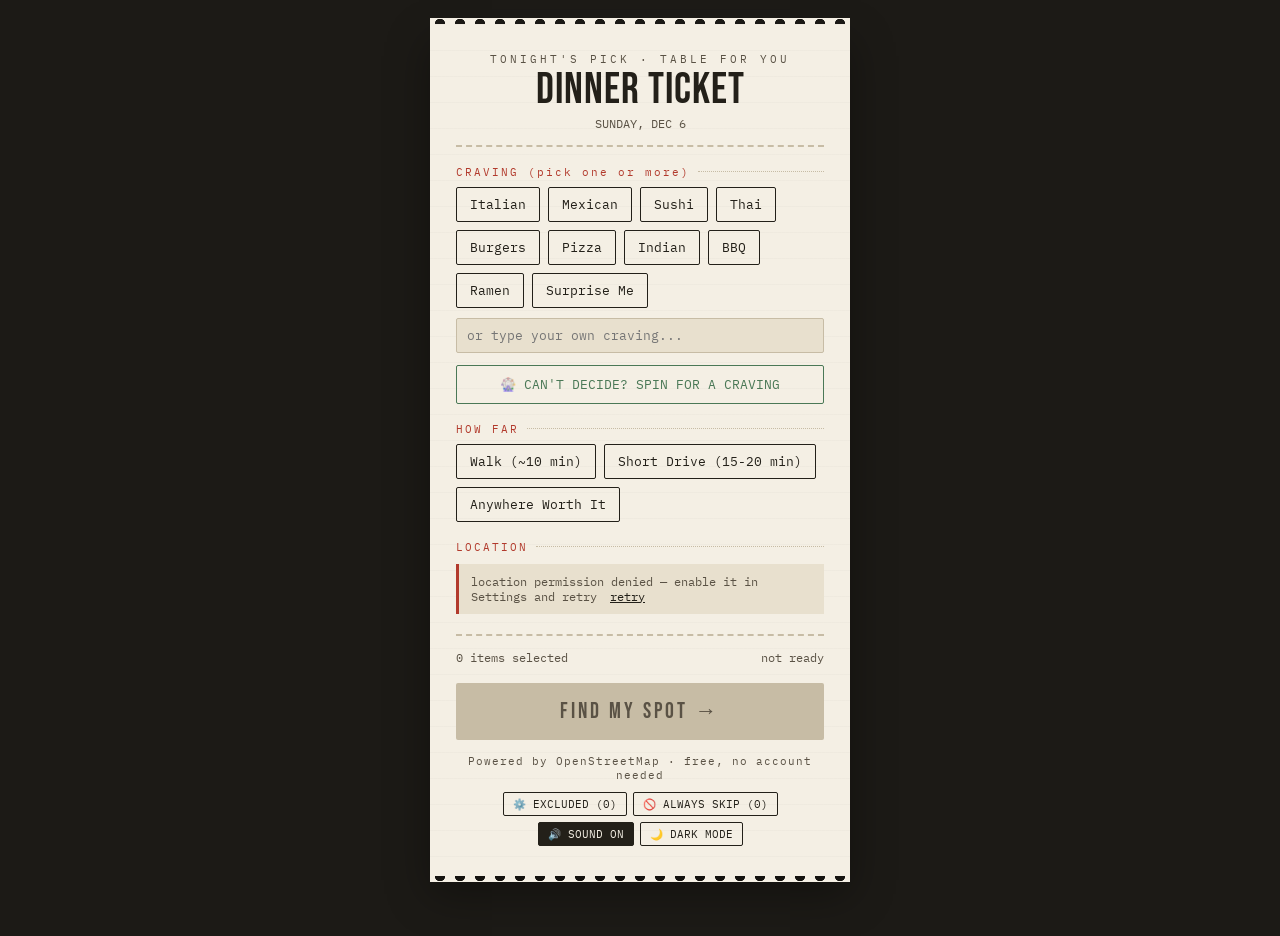
==== commit 020ac843: "Add files via upload" ====
--- a/index.html
+++ b/index.html
@@ -7,307 +7,7 @@
 <meta http-equiv="Pragma" content="no-cache">
 <meta http-equiv="Expires" content="0">
 <title>Dinner Ticket</title>
-<style>
-@import url('https://fonts.googleapis.com/css2?family=Bebas+Neue&family=IBM+Plex+Mono:wght@400;500;600&family=Inter:wght@400;500;600&display=swap');
-
-:root{
-  --paper: #F4EFE4;
-  --paper-dark: #E8E0CE;
-  --ink: #232019;
-  --ink-soft: #5A5245;
-  --stamp-red: #B23A2C;
-  --ready-green: #4A7856;
-  --line: #C7BCA5;
-}
-
-*{ box-sizing: border-box; }
-
-body{
-  margin:0;
-  background: #1c1a16;
-  font-family: 'Inter', sans-serif;
-  color: var(--ink);
-  display:flex;
-  justify-content:center;
-  padding: 24px 12px 60px;
-  min-height: 100vh;
-}
-
-.ticket{
-  width: 100%;
-  max-width: 420px;
-  background: var(--paper);
-  position: relative;
-  padding: 28px 26px 30px;
-  box-shadow: 0 18px 40px rgba(0,0,0,0.35);
-  background-image:
-    repeating-linear-gradient(180deg, rgba(35,32,25,0.025) 0px, rgba(35,32,25,0.025) 1px, transparent 1px, transparent 26px);
-}
-
-.perf{
-  position:absolute;
-  left:0; right:0;
-  height:12px;
-  background:
-    radial-gradient(circle, transparent 5px, var(--paper) 5.5px) 0 50% / 20px 20px repeat-x;
-}
-.perf.top{ top:-6px; }
-.perf.bottom{ bottom:-6px; transform: rotate(180deg); }
-
-.header{
-  text-align:center;
-  border-bottom: 2px dashed var(--line);
-  padding-bottom: 14px;
-  margin-bottom: 16px;
-}
-.eyebrow{
-  font-family:'IBM Plex Mono', monospace;
-  font-size: 11px;
-  letter-spacing: 3px;
-  color: var(--ink-soft);
-  margin-bottom: 4px;
-}
-.title{
-  font-family: 'Bebas Neue', sans-serif;
-  font-size: 44px;
-  line-height: 0.9;
-  letter-spacing: 1px;
-  margin: 2px 0 6px;
-}
-.subtitle{
-  font-family:'IBM Plex Mono', monospace;
-  font-size: 11.5px;
-  color: var(--ink-soft);
-}
-
-.section-label{
-  font-family:'IBM Plex Mono', monospace;
-  font-size: 11px;
-  letter-spacing: 2px;
-  color: var(--stamp-red);
-  margin: 18px 0 8px;
-  display:flex;
-  align-items:center;
-  gap:8px;
-}
-.section-label::after{
-  content:'';
-  flex:1;
-  border-bottom: 1px dotted var(--line);
-}
-
-.chip-grid{
-  display:flex;
-  flex-wrap:wrap;
-  gap: 8px;
-}
-.chip{
-  font-family:'IBM Plex Mono', monospace;
-  font-size: 13px;
-  padding: 8px 13px;
-  border: 1.5px solid var(--ink);
-  background: transparent;
-  color: var(--ink);
-  cursor:pointer;
-  transition: all 0.15s ease;
-  border-radius: 2px;
-}
-.chip:hover{ background: rgba(35,32,25,0.06); }
-.chip.selected{
-  background: var(--ink);
-  color: var(--paper);
-}
-
-.custom-row{
-  display:flex;
-  gap:8px;
-  margin-top:10px;
-}
-.custom-row input{
-  flex:1;
-  font-family:'IBM Plex Mono', monospace;
-  font-size: 13px;
-  padding: 8px 10px;
-  border: 1.5px solid var(--line);
-  background: var(--paper-dark);
-  color: var(--ink);
-  border-radius:2px;
-}
-.custom-row input:focus{ outline: none; border-color: var(--ink); }
-
-.loc-row{
-  font-family:'IBM Plex Mono', monospace;
-  font-size: 12px;
-  color: var(--ink-soft);
-  margin-top: 10px;
-  padding: 10px 12px;
-  background: var(--paper-dark);
-  border-left: 3px solid var(--ready-green);
-  min-height: 16px;
-}
-.loc-row.pending{ border-left-color: var(--stamp-red); }
-.loc-row button{
-  background:none;
-  border:none;
-  text-decoration: underline;
-  font-family: inherit;
-  font-size: inherit;
-  color: var(--ink);
-  cursor:pointer;
-  padding:0;
-  margin-left: 6px;
-}
-
-.totals{
-  border-top: 2px dashed var(--line);
-  margin-top: 20px;
-  padding-top: 14px;
-  font-family:'IBM Plex Mono', monospace;
-  font-size: 12px;
-  color: var(--ink-soft);
-  display:flex;
-  justify-content: space-between;
-}
-
-.send-btn{
-  width:100%;
-  margin-top: 18px;
-  padding: 15px;
-  background: var(--stamp-red);
-  color: var(--paper);
-  border: none;
-  font-family: 'Bebas Neue', sans-serif;
-  font-size: 22px;
-  letter-spacing: 3px;
-  cursor: pointer;
-  border-radius: 2px;
-  transform: rotate(-0.4deg);
-  transition: transform 0.15s ease, background 0.15s ease;
-}
-.send-btn:hover{ transform: rotate(0deg) scale(1.01); background: #9A3125; }
-.send-btn:disabled{ background: var(--line); color: var(--ink-soft); cursor: not-allowed; transform:none; }
-
-.foot-note{
-  text-align:center;
-  font-family:'IBM Plex Mono', monospace;
-  font-size: 10.5px;
-  color: var(--ink-soft);
-  margin-top: 14px;
-  letter-spacing: 1px;
-}
-
-.results{
-  margin-top: 18px;
-}
-.result-card{
-  border: 1.5px solid var(--ink);
-  padding: 12px 14px;
-  margin-bottom: 10px;
-  background: var(--paper-dark);
-  position: relative;
-}
-.result-card.pick{
-  border-color: var(--ready-green);
-  border-width: 2px;
-}
-.pick-flag{
-  font-family:'IBM Plex Mono', monospace;
-  font-size: 10px;
-  letter-spacing: 2px;
-  color: var(--ready-green);
-  margin-bottom: 4px;
-  font-weight: 600;
-}
-.result-name{
-  font-family: 'Bebas Neue', sans-serif;
-  font-size: 20px;
-  letter-spacing: 0.5px;
-  margin-bottom: 2px;
-}
-.result-meta{
-  font-family:'IBM Plex Mono', monospace;
-  font-size: 11.5px;
-  color: var(--ink-soft);
-  line-height: 1.5;
-}
-.result-link{
-  display:inline-block;
-  margin-top: 6px;
-  margin-right: 12px;
-  font-family:'IBM Plex Mono', monospace;
-  font-size: 11.5px;
-  color: var(--stamp-red);
-  text-decoration: none;
-  border-bottom: 1px solid var(--stamp-red);
-}
-
-.status-msg{
-  font-family:'IBM Plex Mono', monospace;
-  font-size: 12px;
-  color: var(--ink-soft);
-  text-align: center;
-  margin-top: 14px;
-  padding: 10px;
-}
-.status-msg.error{
-  color: var(--stamp-red);
-  border: 1px dashed var(--stamp-red);
-}
-
-.small-btn{
-  font-family:'IBM Plex Mono', monospace;
-  font-size: 10.5px;
-  padding: 4px 9px;
-  border: 1px solid var(--ink);
-  background: transparent;
-  color: var(--ink);
-  cursor: pointer;
-  border-radius: 2px;
-  white-space: nowrap;
-}
-.small-btn.active{ background: var(--ink); color: var(--paper); }
-
-.exclude-btn{
-  margin-top: 8px;
-  font-family:'IBM Plex Mono', monospace;
-  font-size: 10.5px;
-  color: var(--ink-soft);
-  background: none;
-  border: 1px dashed var(--line);
-  padding: 4px 9px;
-  cursor: pointer;
-  border-radius: 2px;
-  display: inline-block;
-}
-.exclude-btn:hover{ border-color: var(--stamp-red); color: var(--stamp-red); }
-
-.manage-panel{
-  margin-top: 10px;
-  padding: 10px 12px;
-  background: var(--paper-dark);
-  border: 1px dashed var(--line);
-  font-family:'IBM Plex Mono', monospace;
-  font-size: 11px;
-  color: var(--ink-soft);
-}
-.manage-panel button{
-  font-family: inherit;
-  font-size: inherit;
-  background: none;
-  border: none;
-  text-decoration: underline;
-  cursor: pointer;
-  color: var(--stamp-red);
-}
-.manage-row{
-  display:flex;
-  justify-content:space-between;
-  align-items:center;
-  padding: 4px 0;
-  border-bottom: 1px dotted var(--line);
-}
-.manage-row:last-child{ border-bottom: none; }
-</style>
+<link rel="stylesheet" href="style.css">
 </head>
 <body>
 
@@ -338,9 +38,13 @@
   </div>
 
   <div style="text-align:center; margin-top:12px;">
-    <button type="button" class="chip" id="cravingSpinBtn" style="width:100%; background:var(--ready-green); color:var(--paper); border-color:var(--ready-green); padding:10px;">🎡 CAN'T DECIDE? SPIN FOR A CRAVING</button>
-    <div id="cravingWheelArea" style="margin-top:14px; display:flex; justify-content:center;"></div>
-    <div class="status-msg" id="cravingWheelResult" style="display:none;"></div>
+    <button type="button" class="chip" id="cravingWheelToggleBtn" style="width:100%; background:transparent; color:var(--ready-green); border-color:var(--ready-green); padding:10px;">🎡 CAN'T DECIDE? SPIN FOR A CRAVING</button>
+    <div id="cravingWheelWrapper" style="display:none;">
+      <div style="font-family:'IBM Plex Mono', monospace; font-size:9.5px; letter-spacing:1.5px; color:var(--ready-green); text-align:center; margin-top:14px;">PICKING A CRAVING</div>
+      <div id="cravingWheelArea" style="margin-top:6px; display:flex; justify-content:center;"></div>
+      <button type="button" class="chip" id="cravingSpinBtn" style="width:100%; background:var(--ready-green); color:var(--paper); border-color:var(--ready-green); padding:10px; margin-top:10px;">🎡 SPIN</button>
+      <div class="status-msg" id="cravingWheelResult" style="display:none;" role="status" aria-live="polite"></div>
+    </div>
   </div>
 
   <div class="section-label">HOW FAR</div>
@@ -365,667 +69,18 @@
   <div id="resultsArea"></div>
 
   <div class="foot-note">Powered by OpenStreetMap · free, no account needed</div>
-  <div style="text-align:center; margin-top:10px;">
-    <button type="button" class="small-btn" id="manageExcludedBtn">⚙️ MANAGE EXCLUDED (0)</button>
+  <div style="text-align:center; margin-top:10px; display:flex; flex-wrap:wrap; gap:6px; justify-content:center;">
+    <button type="button" class="small-btn" id="manageExcludedBtn" aria-label="Manage excluded restaurants">⚙️ EXCLUDED (0)</button>
+    <button type="button" class="small-btn" id="manageBlocklistBtn" aria-label="Manage always-skip chains">🚫 ALWAYS SKIP (0)</button>
+    <button type="button" class="small-btn active" id="soundToggleBtn" aria-label="Toggle wheel sound" aria-pressed="true">🔊 SOUND ON</button>
+    <button type="button" class="small-btn" id="darkModeToggleBtn" aria-label="Toggle dark mode" aria-pressed="false">🌙 DARK MODE</button>
   </div>
-  <div id="excludedPanel" class="manage-panel" style="display:none;"></div>
+  <div id="excludedPanel" class="manage-panel" style="display:none;" role="region" aria-label="Excluded restaurants"></div>
+  <div id="blocklistPanel" class="manage-panel" style="display:none;" role="region" aria-label="Always-skip chains"></div>
   <div class="perf bottom"></div>
 </div>
 
-<script>
-// ============================================================
-// STATE
-// ============================================================
-let selectedCuisines = new Set();
-let surpriseMode = false;
-let customCuisineVal = '';
-let selectedRadius = null;
-let coords = null;
-let currentPlaces = [];
-let currentPick = null;
-let currentSortMode = 'distance';
-let currentWheelRotation = 0;
-let cravingWheelRotation = 0;
-const wheelColors = ['#B23A2C', '#4A7856', '#8B6F47', '#5A5245', '#C9873E', '#6E7F5C'];
-
-const RADIUS_TIERS = [850, 13000, 20000];
-const RADIUS_LABELS = { 850: 'walking distance', 13000: 'a short drive', 20000: 'the widest search radius' };
-
-const STORAGE_STATE_KEY = 'dinnerTicket_state_v1';
-const STORAGE_EXCLUDED_KEY = 'dinnerTicket_excluded_v1';
-
-let excludedMap = new Map(); // id -> name
-try {
-  const rawExcluded = localStorage.getItem(STORAGE_EXCLUDED_KEY);
-  if (rawExcluded) {
-    JSON.parse(rawExcluded).forEach(item => excludedMap.set(item.id, item.name));
-  }
-} catch (e) { /* localStorage unavailable, proceed without persistence */ }
-
-function saveExcluded(){
-  try {
-    const arr = [...excludedMap.entries()].map(([id, name]) => ({ id, name }));
-    localStorage.setItem(STORAGE_EXCLUDED_KEY, JSON.stringify(arr));
-  } catch (e) { /* ignore */ }
-}
-
-function saveState(){
-  try {
-    localStorage.setItem(STORAGE_STATE_KEY, JSON.stringify({
-      cuisines: [...selectedCuisines],
-      surpriseMode,
-      customCuisineVal,
-      radius: selectedRadius
-    }));
-  } catch (e) { /* ignore */ }
-}
-
-function describeRadius(r){
-  return RADIUS_LABELS[r] || ((r / 1000).toFixed(1) + 'km');
-}
-
-// ============================================================
-// INIT / DATELINE
-// ============================================================
-const dateline = document.getElementById('dateline');
-dateline.textContent = new Date().toLocaleDateString('en-US', { weekday: 'long', month: 'short', day: 'numeric' }).toUpperCase();
-
-// ============================================================
-// CRAVING GRID (multi-select, Surprise Me is exclusive)
-// ============================================================
-const cuisineGrid = document.getElementById('cuisineGrid');
-cuisineGrid.querySelectorAll('.chip').forEach(chip => {
-  chip.addEventListener('click', () => {
-    const val = chip.dataset.val;
-
-    if (val === '') {
-      surpriseMode = !surpriseMode;
-      if (surpriseMode) {
-        selectedCuisines.clear();
-        cuisineGrid.querySelectorAll('.chip').forEach(c => c.classList.remove('selected'));
-        chip.classList.add('selected');
-        document.getElementById('customCuisine').value = '';
-        customCuisineVal = '';
-      } else {
-        chip.classList.remove('selected');
-      }
-    } else {
-      surpriseMode = false;
-      cuisineGrid.querySelector('.chip[data-val=""]').classList.remove('selected');
-      if (selectedCuisines.has(val)) {
-        selectedCuisines.delete(val);
-        chip.classList.remove('selected');
-      } else {
-        selectedCuisines.add(val);
-        chip.classList.add('selected');
-      }
-    }
-    updateState();
-  });
-});
-
-document.getElementById('customCuisine').addEventListener('input', (e) => {
-  customCuisineVal = e.target.value.trim().toLowerCase();
-  if (customCuisineVal) {
-    surpriseMode = false;
-    cuisineGrid.querySelector('.chip[data-val=""]').classList.remove('selected');
-  }
-  updateState();
-});
-
-// ============================================================
-// DISTANCE GRID (single-select)
-// ============================================================
-const distGrid = document.getElementById('distGrid');
-distGrid.querySelectorAll('.chip').forEach(chip => {
-  chip.addEventListener('click', () => {
-    distGrid.querySelectorAll('.chip').forEach(c => c.classList.remove('selected'));
-    chip.classList.add('selected');
-    selectedRadius = parseInt(chip.dataset.val, 10);
-    updateState();
-  });
-});
-
-function getActiveCravings(){
-  const list = [...selectedCuisines];
-  if (customCuisineVal) list.push(customCuisineVal);
-  return list;
-}
-
-function updateState(){
-  const cravingCount = surpriseMode ? 1 : getActiveCravings().length;
-  const count = cravingCount + (selectedRadius ? 1 : 0);
-  document.getElementById('itemCount').textContent = count + ' item' + (count === 1 ? '' : 's') + ' selected';
-  const cuisineReady = surpriseMode || getActiveCravings().length > 0;
-  const ready = cuisineReady && selectedRadius && coords;
-  document.getElementById('readyState').textContent = ready ? 'ready to fire' : 'not ready';
-  document.getElementById('sendBtn').disabled = !ready;
-  saveState();
-}
-
-// ============================================================
-// RESTORE LAST SESSION'S PICKS
-// ============================================================
-function restoreState(){
-  try {
-    const raw = localStorage.getItem(STORAGE_STATE_KEY);
-    if (!raw) return;
-    const saved = JSON.parse(raw);
-
-    if (saved.surpriseMode) {
-      const wildcardChip = cuisineGrid.querySelector('.chip[data-val=""]');
-      if (wildcardChip) wildcardChip.click();
-    } else if (Array.isArray(saved.cuisines)) {
-      saved.cuisines.forEach(val => {
-        const chip = cuisineGrid.querySelector(`.chip[data-val="${val}"]`);
-        if (chip) chip.click();
-      });
-    }
-
-    if (saved.customCuisineVal) {
-      const input = document.getElementById('customCuisine');
-      input.value = saved.customCuisineVal;
-      input.dispatchEvent(new Event('input'));
-    }
-
-    if (saved.radius) {
-      const distChip = distGrid.querySelector(`.chip[data-val="${saved.radius}"]`);
-      if (distChip) distChip.click();
-    }
-  } catch (e) { /* ignore malformed/blocked storage */ }
-}
-restoreState();
-
-// ============================================================
-// GEOLOCATION
-// ============================================================
-function locateUser(){
-  const locStatus = document.getElementById('locStatus');
-  locStatus.classList.add('pending');
-  locStatus.innerHTML = 'finding your table... <button id="retryLoc">retry</button>';
-  document.getElementById('retryLoc').addEventListener('click', locateUser);
-
-  if (!navigator.geolocation) {
-    locStatus.innerHTML = 'geolocation not supported on this browser <button id="retryLoc">retry</button>';
-    document.getElementById('retryLoc').addEventListener('click', locateUser);
-    return;
-  }
-  navigator.geolocation.getCurrentPosition(
-    (pos) => {
-      coords = { lat: pos.coords.latitude, lng: pos.coords.longitude };
-      locStatus.classList.remove('pending');
-      locStatus.innerHTML = `table located ✓ (${coords.lat.toFixed(3)}, ${coords.lng.toFixed(3)}) <button id="retryLoc">refresh</button>`;
-      document.getElementById('retryLoc').addEventListener('click', locateUser);
-      updateState();
-    },
-    (err) => {
-      locStatus.innerHTML = 'location permission denied — enable it in Settings and retry <button id="retryLoc">retry</button>';
-      document.getElementById('retryLoc').addEventListener('click', locateUser);
-    }
-  );
-}
-locateUser();
-
-function haversine(lat1, lng1, lat2, lng2){
-  const R = 6371000;
-  const toRad = d => d * Math.PI / 180;
-  const dLat = toRad(lat2 - lat1);
-  const dLng = toRad(lng2 - lng1);
-  const a = Math.sin(dLat / 2) ** 2 + Math.cos(toRad(lat1)) * Math.cos(toRad(lat2)) * Math.sin(dLng / 2) ** 2;
-  return R * 2 * Math.atan2(Math.sqrt(a), Math.sqrt(1 - a));
-}
-
-function buildAddress(tags){
-  const parts = [];
-  if (tags['addr:housenumber'] && tags['addr:street']) parts.push(`${tags['addr:housenumber']} ${tags['addr:street']}`);
-  else if (tags['addr:street']) parts.push(tags['addr:street']);
-  if (tags['addr:city']) parts.push(tags['addr:city']);
-  return parts.join(', ');
-}
-
-// ============================================================
-// SEARCH (with auto-widen and exclude filtering)
-// ============================================================
-const CHAIN_BLOCKLIST = [
-  'mcdonald', 'burger king', 'wendy', 'taco bell', 'kfc', 'popeyes',
-  'chick-fil-a', 'chickfila', 'subway', 'domino', 'pizza hut', 'papa john',
-  'arby', 'sonic drive', 'jack in the box', 'dairy queen', 'chipotle',
-  'panda express', 'panera', 'five guys', 'in-n-out', 'in n out',
-  'whataburger', 'culver', 'hardee', 'carl' + String.fromCharCode(39) + 's jr', 'jimmy john',
-  'little caesars', 'white castle', 'del taco', 'raising cane',
-  'zaxby', 'bojangles', 'checkers', 'rally' + String.fromCharCode(39) + 's', 'long john silver'
-];
-
-async function fetchPlacesAtRadius(radius){
-  const query = `
-    [out:json][timeout:25];
-    (
-      node["amenity"="restaurant"](around:${radius},${coords.lat},${coords.lng});
-    );
-    out center 60;
-  `;
-
-  const response = await fetch('https://overpass-api.de/api/interpreter', {
-    method: 'POST',
-    headers: { 'Content-Type': 'text/plain' },
-    body: query
-  });
-
-  if (!response.ok) {
-    throw new Error(`Overpass returned status ${response.status}`);
-  }
-
-  const data = await response.json();
-  let places = (data.elements || []).filter(p => p.tags && p.tags.name);
-
-  places = places.filter(p => {
-    const name = (p.tags.name || '').toLowerCase();
-    return !CHAIN_BLOCKLIST.some(chain => name.includes(chain));
-  });
-
-  places = places.filter(p => !excludedMap.has(`${p.type}/${p.id}`));
-
-  places.forEach(p => {
-    p._dist = haversine(coords.lat, coords.lng, p.lat, p.lon);
-  });
-
-  return places;
-}
-
-async function searchRestaurants(){
-  const resultsArea = document.getElementById('resultsArea');
-  const btn = document.getElementById('sendBtn');
-  btn.disabled = true;
-  btn.textContent = 'SEARCHING...';
-
-  const startIdx = Math.max(0, RADIUS_TIERS.indexOf(selectedRadius));
-  const activeCravings = getActiveCravings();
-  let places = [];
-  let usedRadius = selectedRadius;
-  let widened = false;
-
-  try {
-    for (let i = startIdx; i < RADIUS_TIERS.length; i++) {
-      usedRadius = RADIUS_TIERS[i];
-      resultsArea.innerHTML = `<div class="status-msg">looking around ${describeRadius(usedRadius)}...</div>`;
-      const raw = await fetchPlacesAtRadius(usedRadius);
-
-      let filtered = raw;
-      if (!surpriseMode && activeCravings.length > 0) {
-        filtered = raw.filter(p => {
-          const cuisine = (p.tags.cuisine || '').toLowerCase();
-          const name = (p.tags.name || '').toLowerCase();
-          return activeCravings.some(needle => cuisine.includes(needle) || name.includes(needle));
-        });
-      }
-
-      if (filtered.length > 0) {
-        places = filtered;
-        widened = i > startIdx;
-        break;
-      }
-    }
-  } catch (err) {
-    resultsArea.innerHTML = `<div class="status-msg error">Search failed: ${err.message}. The free OpenStreetMap server may be busy — try again in a moment.</div>`;
-    btn.disabled = false;
-    btn.textContent = 'FIND MY SPOT →';
-    return;
-  }
-
-  if (places.length === 0) {
-    const cravingNote = (!surpriseMode && activeCravings.length > 0)
-      ? `no ${activeCravings.join(' / ')} spots tagged nearby in OpenStreetMap's data, even after widening all the way out`
-      : `no spots found nearby, even at the widest search distance`;
-    resultsArea.innerHTML = `<div class="status-msg">${cravingNote} — try a different craving, or double check your location. (Rural/small-town areas often have sparser tagging.)</div>`;
-    btn.disabled = false;
-    btn.textContent = 'FIND MY SPOT →';
-    return;
-  }
-
-  places.sort((a, b) => a._dist - b._dist);
-  places = places.slice(0, 8);
-  currentPlaces = places;
-  currentPick = places[0];
-  currentSortMode = 'distance';
-
-  renderResultsArea(widened, usedRadius);
-
-  btn.disabled = false;
-  btn.textContent = 'FIND ANOTHER SPOT →';
-}
-
-document.getElementById('sendBtn').addEventListener('click', searchRestaurants);
-
-// ============================================================
-// RESULTS RENDERING (sort toggle + exclude button)
-// ============================================================
-function renderResultsArea(widened, usedRadius){
-  const resultsArea = document.getElementById('resultsArea');
-  const widenNote = widened
-    ? `<div class="status-msg">widened the search to ${describeRadius(usedRadius)} since nothing matched closer</div>`
-    : '';
-
-  resultsArea.innerHTML = `
-    ${widenNote}
-    <div class="section-label" style="margin-top:20px;">
-      TONIGHT'S OPTIONS
-      <span style="flex:none; display:flex; gap:6px;">
-        <button type="button" class="small-btn active" id="sortDistBtn">closest</button>
-        <button type="button" class="small-btn" id="sortAlphaBtn">a-z</button>
-      </span>
-    </div>
-    <div class="results" id="resultsList"></div>
-    <button type="button" class="send-btn" id="spinBtn" style="background:var(--ready-green); margin-top:8px;">🎡 SPIN FOR RANDOM PICK</button>
-    <div id="wheelArea" style="margin-top:16px; display:flex; justify-content:center;"></div>
-    <div class="status-msg" id="spinResult" style="display:none;"></div>
-  `;
-
-  document.getElementById('sortDistBtn').addEventListener('click', () => setSortMode('distance'));
-  document.getElementById('sortAlphaBtn').addEventListener('click', () => setSortMode('alpha'));
-  document.getElementById('spinBtn').addEventListener('click', spinWheel);
-
-  renderResultsList();
-}
-
-function setSortMode(mode){
-  currentSortMode = mode;
-  document.getElementById('sortDistBtn').classList.toggle('active', mode === 'distance');
-  document.getElementById('sortAlphaBtn').classList.toggle('active', mode === 'alpha');
-
-  if (mode === 'distance') {
-    currentPlaces.sort((a, b) => a._dist - b._dist);
-  } else {
-    currentPlaces.sort((a, b) => a.tags.name.localeCompare(b.tags.name));
-  }
-  renderResultsList();
-}
-
-function renderResultsList(){
-  const list = document.getElementById('resultsList');
-  list.innerHTML = '';
-
-  currentPlaces.forEach((place, i) => {
-    const isPick = place === currentPick;
-    const tags = place.tags;
-    const distMiles = (place._dist / 1609.34).toFixed(1);
-    const address = buildAddress(tags);
-    const cuisine = tags.cuisine ? tags.cuisine.replace(/_/g, ' ') : '';
-    const appleMapsUrl = `https://maps.apple.com/?ll=${place.lat},${place.lon}&q=${encodeURIComponent(tags.name)}`;
-    const osmUrl = `https://www.openstreetmap.org/?mlat=${place.lat}&mlon=${place.lon}#map=19/${place.lat}/${place.lon}`;
-
-    const card = document.createElement('div');
-    card.className = 'result-card' + (isPick ? ' pick' : '');
-    card.id = `card-${i}`;
-    card.innerHTML = `
-      <div class="pick-flag" style="display:${isPick ? 'block' : 'none'};">★ TONIGHT'S PICK</div>
-      <div class="result-name">#${i + 1} ${tags.name}</div>
-      <div class="result-meta">
-        ${distMiles} mi away
-        ${cuisine ? ' · ' + cuisine : ''}<br>
-        ${address || 'address not mapped'}
-        ${tags.phone ? '<br>' + tags.phone : ''}
-      </div>
-      <a class="result-link" href="${appleMapsUrl}" target="_blank">open in Apple Maps →</a>
-      <a class="result-link" href="${osmUrl}" target="_blank">view on map →</a>
-      <br>
-      <button type="button" class="exclude-btn" data-idx="${i}">🚫 not tonight</button>
-    `;
-    list.appendChild(card);
-  });
-
-  list.querySelectorAll('.exclude-btn').forEach(btn => {
-    btn.addEventListener('click', () => {
-      excludePlace(parseInt(btn.dataset.idx, 10));
-    });
-  });
-
-  currentWheelRotation = 0;
-  buildWheel(currentPlaces.length);
-}
-
-function excludePlace(idx){
-  const place = currentPlaces[idx];
-  if (!place) return;
-
-  excludedMap.set(`${place.type}/${place.id}`, place.tags.name);
-  saveExcluded();
-  updateExcludedButtonLabel();
-
-  currentPlaces.splice(idx, 1);
-  if (currentPick === place) {
-    currentPick = currentPlaces[0] || null;
-  }
-
-  if (currentPlaces.length === 0) {
-    document.getElementById('resultsArea').innerHTML = `<div class="status-msg">you excluded everything from this search — hit "Find My Spot" again to search fresh</div>`;
-    return;
-  }
-  renderResultsList();
-}
-
-// ============================================================
-// MANAGE EXCLUDED PANEL
-// ============================================================
-function updateExcludedButtonLabel(){
-  const btn = document.getElementById('manageExcludedBtn');
-  if (btn) btn.textContent = `⚙️ MANAGE EXCLUDED (${excludedMap.size})`;
-}
-
-function renderExcludedPanel(){
-  const panel = document.getElementById('excludedPanel');
-  if (excludedMap.size === 0) {
-    panel.innerHTML = `<div>nothing excluded yet — tap "not tonight" on a result to hide it from future searches.</div>`;
-    return;
-  }
-  const rows = [...excludedMap.entries()].map(([id, name]) => `
-    <div class="manage-row">
-      <span>${name}</span>
-      <button type="button" data-id="${id}">remove</button>
-    </div>
-  `).join('');
-  panel.innerHTML = `<div style="margin-bottom:6px;">these spots are hidden from future searches:</div>${rows}`;
-
-  panel.querySelectorAll('button[data-id]').forEach(btn => {
-    btn.addEventListener('click', () => {
-      excludedMap.delete(btn.dataset.id);
-      saveExcluded();
-      updateExcludedButtonLabel();
-      renderExcludedPanel();
-    });
-  });
-}
-
-document.getElementById('manageExcludedBtn').addEventListener('click', () => {
-  const panel = document.getElementById('excludedPanel');
-  if (panel.style.display === 'none') {
-    renderExcludedPanel();
-    panel.style.display = 'block';
-  } else {
-    panel.style.display = 'none';
-  }
-});
-updateExcludedButtonLabel();
-
-// ============================================================
-// WHEEL GEOMETRY HELPERS
-// ============================================================
-function polarToCartesian(cx, cy, r, angleDeg){
-  const a = (angleDeg - 90) * Math.PI / 180;
-  return { x: cx + r * Math.cos(a), y: cy + r * Math.sin(a) };
-}
-
-function describeSlice(cx, cy, r, startAngle, endAngle){
-  const start = polarToCartesian(cx, cy, r, endAngle);
-  const end = polarToCartesian(cx, cy, r, startAngle);
-  const largeArc = (endAngle - startAngle) <= 180 ? '0' : '1';
-  return `M ${cx} ${cy} L ${start.x} ${start.y} A ${r} ${r} 0 ${largeArc} 0 ${end.x} ${end.y} Z`;
-}
-
-// ============================================================
-// RESULTS WHEEL (random restaurant pick)
-// ============================================================
-function buildWheel(n){
-  const wheelArea = document.getElementById('wheelArea');
-  if (!wheelArea) return;
-  const size = 260;
-  const cx = size / 2, cy = size / 2, r = size / 2 - 6;
-  const segAngle = 360 / n;
-
-  let slicesHtml = '';
-  for (let i = 0; i < n; i++) {
-    const startAngle = i * segAngle;
-    const endAngle = (i + 1) * segAngle;
-    const midAngle = startAngle + segAngle / 2;
-    const labelPos = polarToCartesian(cx, cy, r * 0.62, midAngle);
-    const color = wheelColors[i % wheelColors.length];
-    slicesHtml += `<path d="${describeSlice(cx, cy, r, startAngle, endAngle)}" fill="${color}" stroke="var(--paper)" stroke-width="2"/>`;
-    slicesHtml += `<text x="${labelPos.x}" y="${labelPos.y}" fill="var(--paper)" font-family="IBM Plex Mono, monospace" font-size="18" font-weight="600" text-anchor="middle" dominant-baseline="middle">${i + 1}</text>`;
-  }
-
-  wheelArea.innerHTML = `
-    <div style="position:relative; width:${size}px;">
-      <div style="position:absolute; top:-4px; left:50%; transform:translateX(-50%); width:0; height:0; border-left:12px solid transparent; border-right:12px solid transparent; border-top:18px solid var(--stamp-red); z-index:2;"></div>
-      <svg id="wheelSvg" width="${size}" height="${size}" viewBox="0 0 ${size} ${size}" style="transition: transform 3.2s cubic-bezier(0.15, 0.7, 0.1, 1); transform: rotate(${currentWheelRotation}deg); display:block;">
-        ${slicesHtml}
-      </svg>
-    </div>
-  `;
-}
-
-function spinWheel(){
-  const n = currentPlaces.length;
-  if (n === 0) return;
-
-  const spinBtn = document.getElementById('spinBtn');
-  const spinResult = document.getElementById('spinResult');
-  spinBtn.disabled = true;
-  spinBtn.textContent = 'SPINNING...';
-  spinResult.style.display = 'none';
-
-  const segAngle = 360 / n;
-  const chosenIndex = Math.floor(Math.random() * n);
-  const segmentCenter = chosenIndex * segAngle + segAngle / 2;
-  const jitter = (Math.random() - 0.5) * (segAngle * 0.5);
-  const targetWithinSpin = (360 - segmentCenter - jitter + 360) % 360;
-
-  const extraSpins = 5 + Math.floor(Math.random() * 2);
-  const currentMod = ((currentWheelRotation % 360) + 360) % 360;
-  const delta = ((targetWithinSpin - currentMod) + 360) % 360;
-  currentWheelRotation += extraSpins * 360 + delta;
-
-  const svg = document.getElementById('wheelSvg');
-  svg.style.transform = `rotate(${currentWheelRotation}deg)`;
-
-  setTimeout(() => {
-    currentPick = currentPlaces[chosenIndex];
-    currentPlaces.forEach((p, i) => {
-      const card = document.getElementById(`card-${i}`);
-      if (!card) return;
-      const flag = card.querySelector('.pick-flag');
-      if (i === chosenIndex) {
-        card.classList.add('pick');
-        flag.style.display = 'block';
-        flag.textContent = '★ THE WHEEL HAS SPOKEN';
-        card.scrollIntoView({ behavior: 'smooth', block: 'center' });
-      } else {
-        card.classList.remove('pick');
-        flag.style.display = 'none';
-      }
-    });
-    spinResult.style.display = 'block';
-    spinResult.textContent = `🎡 landed on #${chosenIndex + 1}: ${currentPlaces[chosenIndex].tags.name}`;
-    spinBtn.disabled = false;
-    spinBtn.textContent = '🎡 SPIN AGAIN';
-  }, 3300);
-}
-
-// ============================================================
-// CRAVING WHEEL (random cuisine pick)
-// ============================================================
-const cravingWheelOptions = [
-  { label: 'Italian', val: 'italian' },
-  { label: 'Mexican', val: 'mexican' },
-  { label: 'Sushi', val: 'sushi' },
-  { label: 'Thai', val: 'thai' },
-  { label: 'Burgers', val: 'burger' },
-  { label: 'Pizza', val: 'pizza' },
-  { label: 'Indian', val: 'indian' },
-  { label: 'BBQ', val: 'bbq' },
-  { label: 'Ramen', val: 'ramen' },
-  { label: 'Wildcard', val: '' }
-];
-
-function buildCravingWheel(){
-  const wheelArea = document.getElementById('cravingWheelArea');
-  const n = cravingWheelOptions.length;
-  const size = 220;
-  const cx = size / 2, cy = size / 2, r = size / 2 - 6;
-  const segAngle = 360 / n;
-
-  let slicesHtml = '';
-  for (let i = 0; i < n; i++) {
-    const startAngle = i * segAngle;
-    const endAngle = (i + 1) * segAngle;
-    const midAngle = startAngle + segAngle / 2;
-    const labelPos = polarToCartesian(cx, cy, r * 0.6, midAngle);
-    const color = wheelColors[i % wheelColors.length];
-    slicesHtml += `<path d="${describeSlice(cx, cy, r, startAngle, endAngle)}" fill="${color}" stroke="var(--paper)" stroke-width="2"/>`;
-    slicesHtml += `<text x="${labelPos.x}" y="${labelPos.y}" fill="var(--paper)" font-family="IBM Plex Mono, monospace" font-size="11" font-weight="600" text-anchor="middle" dominant-baseline="middle" transform="rotate(${midAngle}, ${labelPos.x}, ${labelPos.y})">${cravingWheelOptions[i].label}</text>`;
-  }
-
-  wheelArea.innerHTML = `
-    <div style="position:relative; width:${size}px;">
-      <div style="position:absolute; top:-4px; left:50%; transform:translateX(-50%); width:0; height:0; border-left:10px solid transparent; border-right:10px solid transparent; border-top:16px solid var(--stamp-red); z-index:2;"></div>
-      <svg id="cravingWheelSvg" width="${size}" height="${size}" viewBox="0 0 ${size} ${size}" style="transition: transform 3s cubic-bezier(0.15, 0.7, 0.1, 1); transform: rotate(${cravingWheelRotation}deg); display:block;">
-        ${slicesHtml}
-      </svg>
-    </div>
-  `;
-}
-buildCravingWheel();
-
-function spinCravingWheel(){
-  const n = cravingWheelOptions.length;
-  const spinBtn = document.getElementById('cravingSpinBtn');
-  const resultEl = document.getElementById('cravingWheelResult');
-  spinBtn.disabled = true;
-  spinBtn.textContent = 'SPINNING...';
-  resultEl.style.display = 'none';
-
-  const segAngle = 360 / n;
-  const chosenIndex = Math.floor(Math.random() * n);
-  const segmentCenter = chosenIndex * segAngle + segAngle / 2;
-  const jitter = (Math.random() - 0.5) * (segAngle * 0.5);
-  const targetWithinSpin = (360 - segmentCenter - jitter + 360) % 360;
-
-  const extraSpins = 5 + Math.floor(Math.random() * 2);
-  const currentMod = ((cravingWheelRotation % 360) + 360) % 360;
-  const delta = ((targetWithinSpin - currentMod) + 360) % 360;
-  cravingWheelRotation += extraSpins * 360 + delta;
-
-  const svg = document.getElementById('cravingWheelSvg');
-  svg.style.transform = `rotate(${cravingWheelRotation}deg)`;
-
-  setTimeout(() => {
-    const opt = cravingWheelOptions[chosenIndex];
-
-    selectedCuisines.clear();
-    surpriseMode = false;
-    customCuisineVal = '';
-    document.getElementById('customCuisine').value = '';
-    cuisineGrid.querySelectorAll('.chip').forEach(c => c.classList.remove('selected'));
-    const chipEl = cuisineGrid.querySelector(`.chip[data-val="${opt.val}"]`);
-    if (chipEl) chipEl.click();
-
-    resultEl.style.display = 'block';
-    resultEl.textContent = `🎡 the wheel says: ${opt.label}`;
-    spinBtn.disabled = false;
-    spinBtn.textContent = "🎡 SPIN AGAIN";
-  }, 3100);
-}
-
-document.getElementById('cravingSpinBtn').addEventListener('click', spinCravingWheel);
-</script>
+<script src="script.js"></script>
 
 </body>
 </html>
--- a/style.css
+++ b/style.css
@@ -0,0 +1,316 @@
+@import url('https://fonts.googleapis.com/css2?family=Bebas+Neue&family=IBM+Plex+Mono:wght@400;500;600&family=Inter:wght@400;500;600&display=swap');
+
+:root{
+  --paper: #F4EFE4;
+  --paper-dark: #E8E0CE;
+  --ink: #232019;
+  --ink-soft: #5A5245;
+  --stamp-red: #B23A2C;
+  --ready-green: #4A7856;
+  --line: #C7BCA5;
+}
+
+body.dark-mode{
+  --paper: #2A2620;
+  --paper-dark: #211E19;
+  --ink: #F0E9DA;
+  --ink-soft: #B8AD98;
+  --stamp-red: #E0725D;
+  --ready-green: #7FBC93;
+  --line: #4A453B;
+}
+
+*{ box-sizing: border-box; }
+
+body{
+  margin:0;
+  background: #1c1a16;
+  font-family: 'Inter', sans-serif;
+  color: var(--ink);
+  display:flex;
+  justify-content:center;
+  padding: 24px 12px 60px;
+  min-height: 100vh;
+}
+
+.ticket{
+  width: 100%;
+  max-width: 420px;
+  background: var(--paper);
+  position: relative;
+  padding: 28px 26px 30px;
+  box-shadow: 0 18px 40px rgba(0,0,0,0.35);
+  background-image:
+    repeating-linear-gradient(180deg, rgba(35,32,25,0.025) 0px, rgba(35,32,25,0.025) 1px, transparent 1px, transparent 26px);
+}
+
+.perf{
+  position:absolute;
+  left:0; right:0;
+  height:12px;
+  background:
+    radial-gradient(circle, transparent 5px, var(--paper) 5.5px) 0 50% / 20px 20px repeat-x;
+}
+.perf.top{ top:-6px; }
+.perf.bottom{ bottom:-6px; transform: rotate(180deg); }
+
+.header{
+  text-align:center;
+  border-bottom: 2px dashed var(--line);
+  padding-bottom: 14px;
+  margin-bottom: 16px;
+}
+.eyebrow{
+  font-family:'IBM Plex Mono', monospace;
+  font-size: 11px;
+  letter-spacing: 3px;
+  color: var(--ink-soft);
+  margin-bottom: 4px;
+}
+.title{
+  font-family: 'Bebas Neue', sans-serif;
+  font-size: 44px;
+  line-height: 0.9;
+  letter-spacing: 1px;
+  margin: 2px 0 6px;
+}
+.subtitle{
+  font-family:'IBM Plex Mono', monospace;
+  font-size: 11.5px;
+  color: var(--ink-soft);
+}
+
+.section-label{
+  font-family:'IBM Plex Mono', monospace;
+  font-size: 11px;
+  letter-spacing: 2px;
+  color: var(--stamp-red);
+  margin: 18px 0 8px;
+  display:flex;
+  align-items:center;
+  gap:8px;
+}
+.section-label::after{
+  content:'';
+  flex:1;
+  border-bottom: 1px dotted var(--line);
+}
+
+.chip-grid{
+  display:flex;
+  flex-wrap:wrap;
+  gap: 8px;
+}
+.chip{
+  font-family:'IBM Plex Mono', monospace;
+  font-size: 13px;
+  padding: 8px 13px;
+  border: 1.5px solid var(--ink);
+  background: transparent;
+  color: var(--ink);
+  cursor:pointer;
+  transition: all 0.15s ease;
+  border-radius: 2px;
+}
+.chip:hover{ background: rgba(35,32,25,0.06); }
+.chip.selected{
+  background: var(--ink);
+  color: var(--paper);
+}
+
+.custom-row{
+  display:flex;
+  gap:8px;
+  margin-top:10px;
+}
+.custom-row input{
+  flex:1;
+  font-family:'IBM Plex Mono', monospace;
+  font-size: 13px;
+  padding: 8px 10px;
+  border: 1.5px solid var(--line);
+  background: var(--paper-dark);
+  color: var(--ink);
+  border-radius:2px;
+}
+.custom-row input:focus{ outline: none; border-color: var(--ink); }
+
+.loc-row{
+  font-family:'IBM Plex Mono', monospace;
+  font-size: 12px;
+  color: var(--ink-soft);
+  margin-top: 10px;
+  padding: 10px 12px;
+  background: var(--paper-dark);
+  border-left: 3px solid var(--ready-green);
+  min-height: 16px;
+}
+.loc-row.pending{ border-left-color: var(--stamp-red); }
+.loc-row button{
+  background:none;
+  border:none;
+  text-decoration: underline;
+  font-family: inherit;
+  font-size: inherit;
+  color: var(--ink);
+  cursor:pointer;
+  padding:0;
+  margin-left: 6px;
+}
+
+.totals{
+  border-top: 2px dashed var(--line);
+  margin-top: 20px;
+  padding-top: 14px;
+  font-family:'IBM Plex Mono', monospace;
+  font-size: 12px;
+  color: var(--ink-soft);
+  display:flex;
+  justify-content: space-between;
+}
+
+.send-btn{
+  width:100%;
+  margin-top: 18px;
+  padding: 15px;
+  background: var(--stamp-red);
+  color: var(--paper);
+  border: none;
+  font-family: 'Bebas Neue', sans-serif;
+  font-size: 22px;
+  letter-spacing: 3px;
+  cursor: pointer;
+  border-radius: 2px;
+  transform: rotate(-0.4deg);
+  transition: transform 0.15s ease, background 0.15s ease;
+}
+.send-btn:hover{ transform: rotate(0deg) scale(1.01); background: #9A3125; }
+.send-btn:disabled{ background: var(--line); color: var(--ink-soft); cursor: not-allowed; transform:none; }
+
+.foot-note{
+  text-align:center;
+  font-family:'IBM Plex Mono', monospace;
+  font-size: 10.5px;
+  color: var(--ink-soft);
+  margin-top: 14px;
+  letter-spacing: 1px;
+}
+
+.results{
+  margin-top: 18px;
+}
+.result-card{
+  border: 1.5px solid var(--ink);
+  padding: 34px 14px 14px 14px;
+  margin-bottom: 10px;
+  background: var(--paper-dark);
+  position: relative;
+}
+.result-card.pick{
+  border-color: var(--ready-green);
+  border-width: 2px;
+}
+.pick-flag{
+  font-family:'IBM Plex Mono', monospace;
+  font-size: 10px;
+  letter-spacing: 2px;
+  color: var(--ready-green);
+  margin-bottom: 4px;
+  font-weight: 600;
+}
+.result-name{
+  font-family: 'Bebas Neue', sans-serif;
+  font-size: 20px;
+  letter-spacing: 0.5px;
+  margin-bottom: 2px;
+}
+.result-meta{
+  font-family:'IBM Plex Mono', monospace;
+  font-size: 11.5px;
+  color: var(--ink-soft);
+  line-height: 1.5;
+}
+.result-link{
+  display:inline-block;
+  margin-top: 6px;
+  margin-right: 12px;
+  font-family:'IBM Plex Mono', monospace;
+  font-size: 11.5px;
+  color: var(--stamp-red);
+  text-decoration: none;
+  border-bottom: 1px solid var(--stamp-red);
+}
+
+.status-msg{
+  font-family:'IBM Plex Mono', monospace;
+  font-size: 12px;
+  color: var(--ink-soft);
+  text-align: center;
+  margin-top: 14px;
+  padding: 10px;
+}
+.status-msg.error{
+  color: var(--stamp-red);
+  border: 1px dashed var(--stamp-red);
+}
+
+.small-btn{
+  font-family:'IBM Plex Mono', monospace;
+  font-size: 10.5px;
+  padding: 4px 9px;
+  border: 1px solid var(--ink);
+  background: transparent;
+  color: var(--ink);
+  cursor: pointer;
+  border-radius: 2px;
+  white-space: nowrap;
+}
+.small-btn.active{ background: var(--ink); color: var(--paper); }
+
+.exclude-btn{
+  position: absolute;
+  top: 8px;
+  right: 8px;
+  width: 30px;
+  height: 30px;
+  display: flex;
+  align-items: center;
+  justify-content: center;
+  font-size: 15px;
+  font-family:'IBM Plex Mono', monospace;
+  color: var(--stamp-red);
+  background: var(--paper);
+  border: 1.5px solid var(--stamp-red);
+  border-radius: 50%;
+  cursor: pointer;
+  padding: 0;
+  transition: all 0.15s ease;
+}
+.exclude-btn:hover{ background: var(--stamp-red); color: var(--paper); transform: scale(1.08); }
+
+.manage-panel{
+  margin-top: 10px;
+  padding: 10px 12px;
+  background: var(--paper-dark);
+  border: 1px dashed var(--line);
+  font-family:'IBM Plex Mono', monospace;
+  font-size: 11px;
+  color: var(--ink-soft);
+}
+.manage-panel button{
+  font-family: inherit;
+  font-size: inherit;
+  background: none;
+  border: none;
+  text-decoration: underline;
+  cursor: pointer;
+  color: var(--stamp-red);
+}
+.manage-row{
+  display:flex;
+  justify-content:space-between;
+  align-items:center;
+  padding: 4px 0;
+  border-bottom: 1px dotted var(--line);
+}
+.manage-row:last-child{ border-bottom: none; }
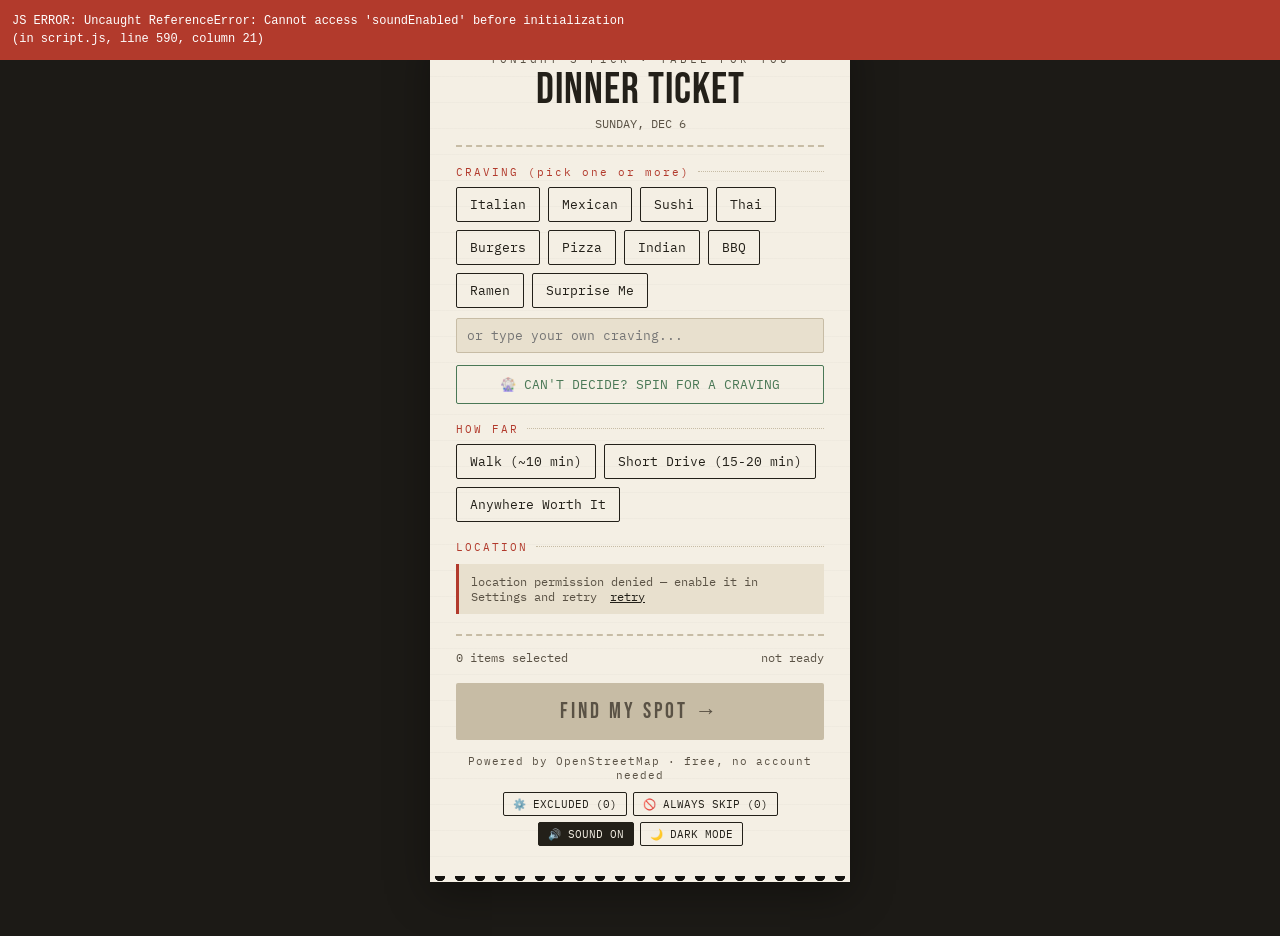
==== commit bd420991: "Add files via upload" ====
--- a/index.html
+++ b/index.html
@@ -8,6 +8,15 @@
 <meta http-equiv="Expires" content="0">
 <title>Dinner Ticket</title>
 <link rel="stylesheet" href="style.css">
+<script>
+window.addEventListener('error', function(e){
+  var banner = document.createElement('div');
+  banner.style.cssText = 'position:fixed;top:0;left:0;right:0;background:#B23A2C;color:#fff;padding:12px;font-family:monospace;font-size:12px;z-index:99999;white-space:pre-wrap;line-height:1.5;';
+  var fileName = e.filename ? e.filename.split('/').pop() : 'unknown file';
+  banner.textContent = 'JS ERROR: ' + e.message + '\n(in ' + fileName + ', line ' + e.lineno + ', column ' + e.colno + ')';
+  document.body.appendChild(banner);
+});
+</script>
 </head>
 <body>
 
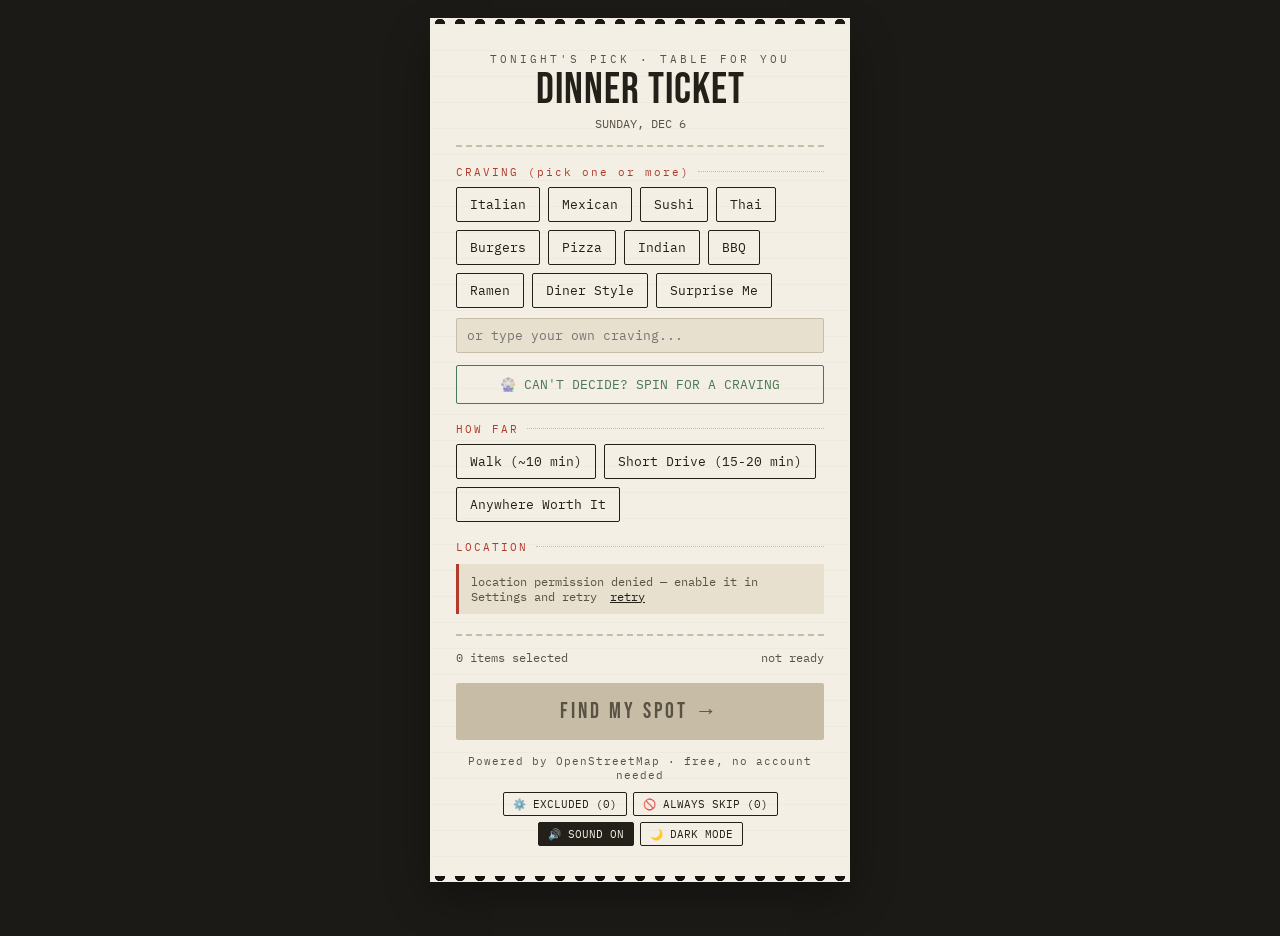
==== commit 0a785a42: "Add files via upload" ====
--- a/index.html
+++ b/index.html
@@ -40,6 +40,7 @@
     <button type="button" class="chip" data-val="indian">Indian</button>
     <button type="button" class="chip" data-val="bbq">BBQ</button>
     <button type="button" class="chip" data-val="ramen">Ramen</button>
+    <button type="button" class="chip" data-val="diner">Diner Style</button>
     <button type="button" class="chip" data-val="">Surprise Me</button>
   </div>
   <div class="custom-row">
@@ -56,6 +57,7 @@
     </div>
   </div>
 
+  <div id="weatherHint" class="status-msg" style="display:none;" role="status" aria-live="polite"></div>
   <div class="section-label">HOW FAR</div>
   <div class="chip-grid" id="distGrid">
     <button type="button" class="chip" data-val="850">Walk (~10 min)</button>
--- a/style.css
+++ b/style.css
@@ -288,6 +288,27 @@
 }
 .exclude-btn:hover{ background: var(--stamp-red); color: var(--paper); transform: scale(1.08); }
 
+.share-btn{
+  position: absolute;
+  top: 8px;
+  right: 44px;
+  width: 30px;
+  height: 30px;
+  display: flex;
+  align-items: center;
+  justify-content: center;
+  font-size: 13px;
+  font-family:'IBM Plex Mono', monospace;
+  color: var(--ready-green);
+  background: var(--paper);
+  border: 1.5px solid var(--ready-green);
+  border-radius: 50%;
+  cursor: pointer;
+  padding: 0;
+  transition: all 0.15s ease;
+}
+.share-btn:hover{ background: var(--ready-green); color: var(--paper); transform: scale(1.08); }
+
 .manage-panel{
   margin-top: 10px;
   padding: 10px 12px;
